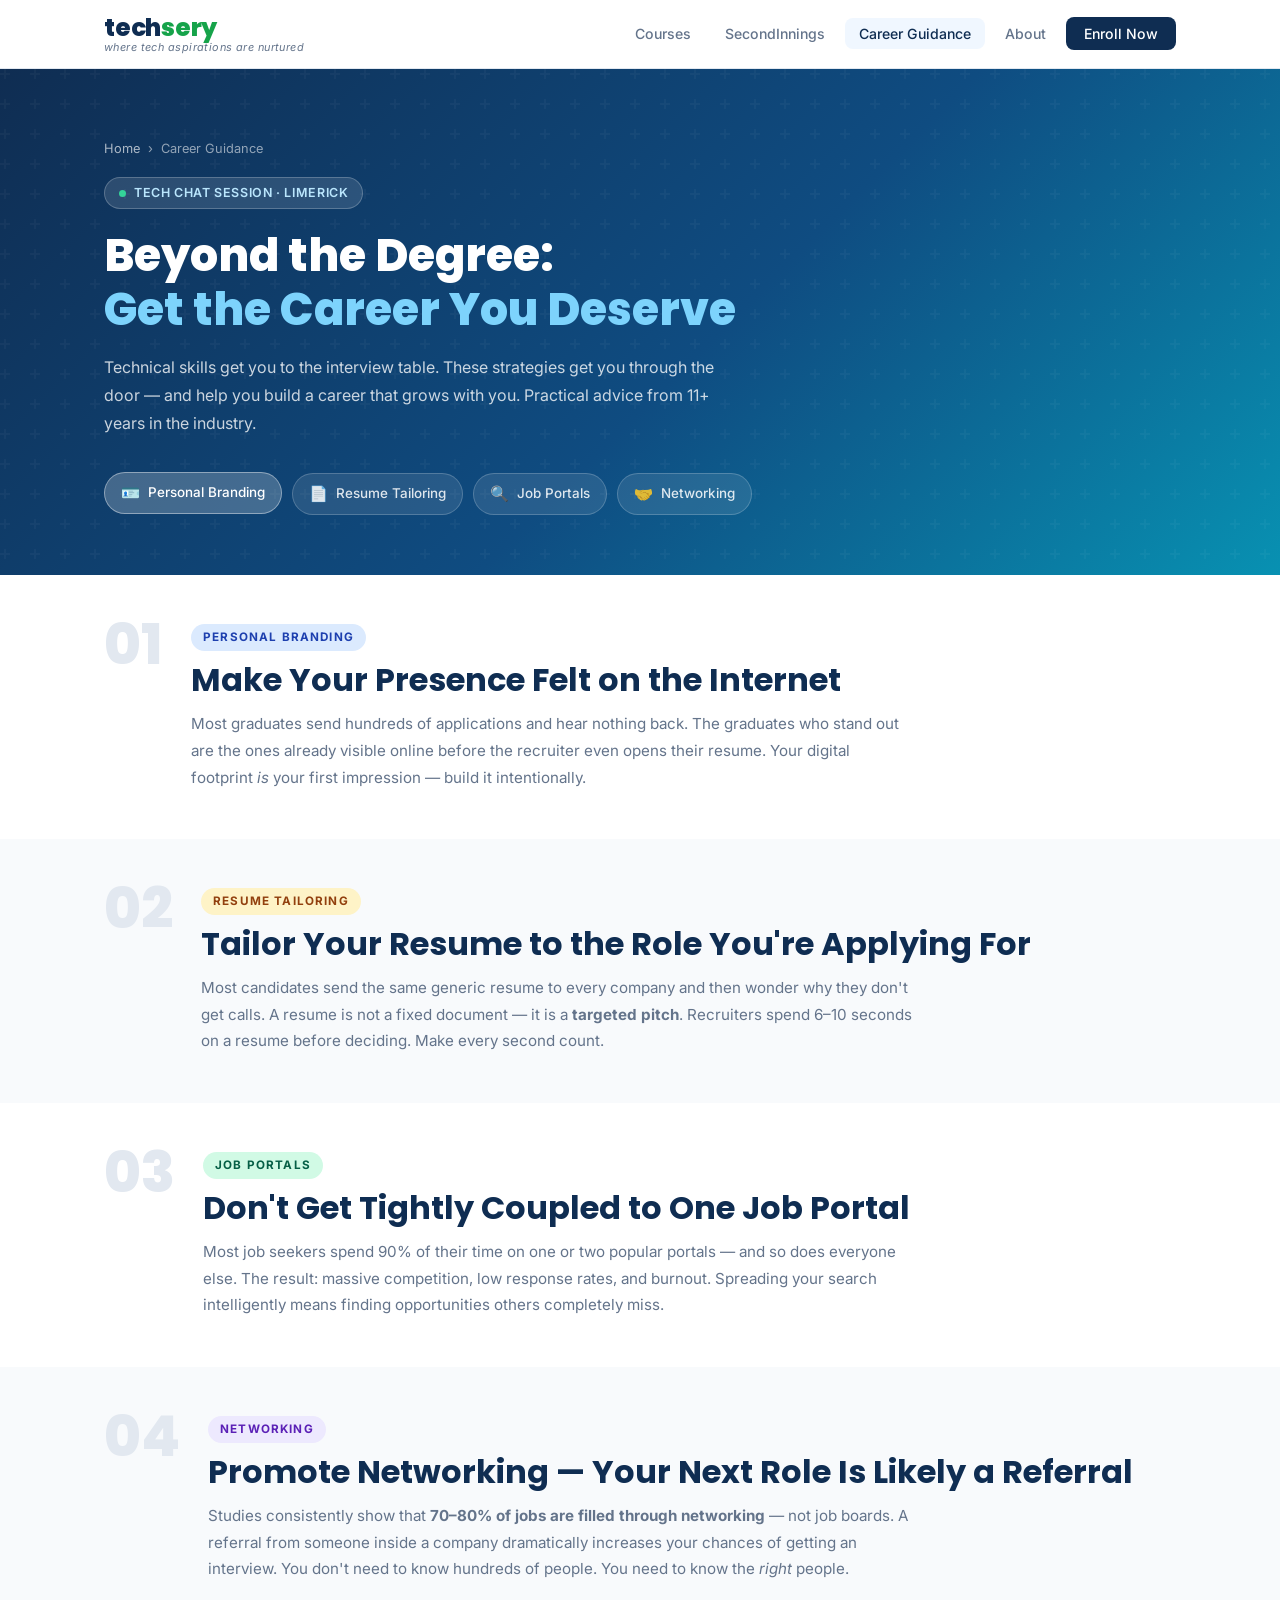
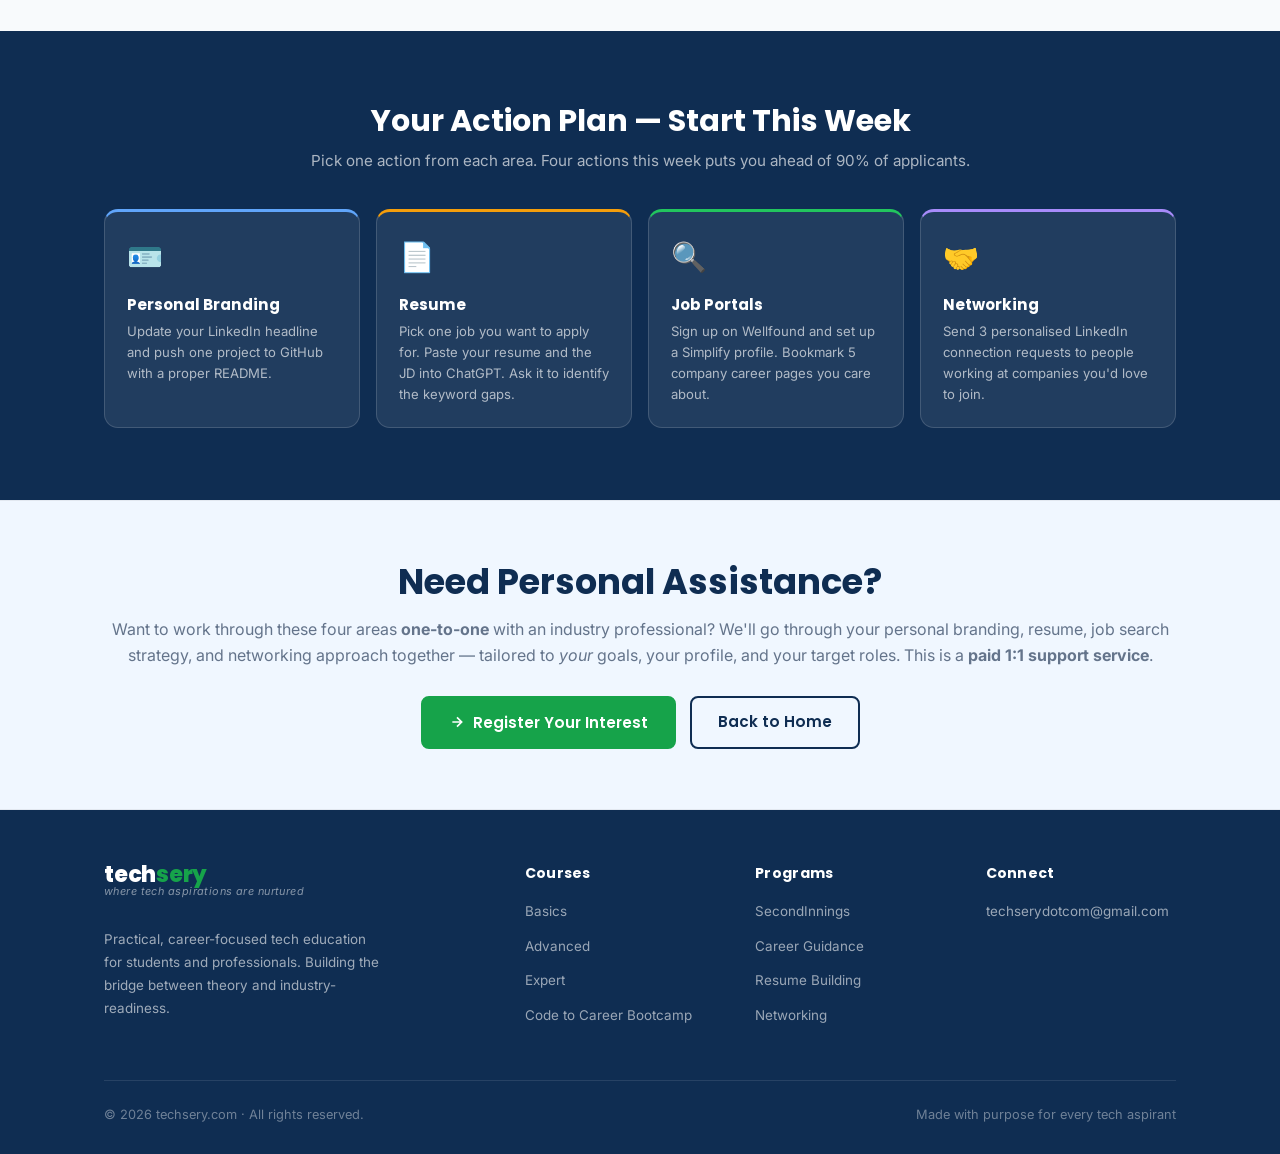
==== career-guidance.html @ 83fb0638 "added index and career pages" ====
<!DOCTYPE html>
<html lang="en">
<head>
  <meta charset="UTF-8" />
  <meta name="viewport" content="width=device-width, initial-scale=1.0" />
  <meta name="description" content="Career Guidance at techsery — practical advice on personal branding, resume tailoring, job portals and networking for tech aspirants." />
  <meta property="og:title" content="Career Guidance — techsery" />
  <meta property="og:description" content="Practical career guidance for tech aspirants: personal branding, resume tailoring, job portals, and networking." />
  <meta property="og:type" content="website" />
  <meta property="og:url" content="https://techsery.com/career-guidance" />
  <title>Career Guidance — techsery</title>
  <link rel="preconnect" href="https://fonts.googleapis.com" />
  <link rel="preconnect" href="https://fonts.gstatic.com" crossorigin />
  <link href="https://fonts.googleapis.com/css2?family=Inter:wght@400;500;600&family=Poppins:wght@600;700;800&display=swap" rel="stylesheet" />
  <link rel="stylesheet" href="css/style.css" />
  <link rel="stylesheet" href="css/career-guidance.css" />
</head>
<body>

  <!-- ======================================================
       NAVIGATION
  ====================================================== -->
  <div id="site-nav"></div>

  <!-- ======================================================
       PAGE HERO
  ====================================================== -->
  <header class="cg-hero" aria-labelledby="cg-hero-heading">
    <div class="container">
      <div class="cg-hero-inner">
        <div class="cg-breadcrumb">
          <a href="index.html">Home</a>
          <span aria-hidden="true">›</span>
          <span>Career Guidance</span>
        </div>
        <div class="cg-session-pill">
          <span class="cg-live-dot"></span>
          Tech Chat Session · Limerick
        </div>
        <h1 id="cg-hero-heading">
          Beyond the Degree:<br />
          <span class="cg-hero-accent">Get the Career You Deserve</span>
        </h1>
        <p class="cg-hero-sub">
          Technical skills get you to the interview table. These strategies get you
          through the door — and help you build a career that grows with you.
          Practical advice from 11+ years in the industry.
        </p>

        <!-- Quick jump nav -->
        <nav class="cg-quicknav" aria-label="Jump to section">
          <a href="#personal-branding" class="cg-quicknav-item">
            <span class="cg-qn-icon">🪪</span>
            <span>Personal Branding</span>
          </a>
          <a href="#resume-tailoring" class="cg-quicknav-item">
            <span class="cg-qn-icon">📄</span>
            <span>Resume Tailoring</span>
          </a>
          <a href="#job-portals" class="cg-quicknav-item">
            <span class="cg-qn-icon">🔍</span>
            <span>Job Portals</span>
          </a>
          <a href="#networking" class="cg-quicknav-item">
            <span class="cg-qn-icon">🤝</span>
            <span>Networking</span>
          </a>
        </nav>
      </div>
    </div>
  </header>

  <!-- ======================================================
       SECTION 1 — PERSONAL BRANDING
  ====================================================== -->
  <section class="cg-section" id="personal-branding" aria-labelledby="pb-heading">
    <div class="container">

      <div class="cg-section-header">
        <div class="cg-section-num" aria-hidden="true">01</div>
        <div>
          <span class="cg-section-label cg-label-blue">Personal Branding</span>
          <h2 class="cg-section-title" id="pb-heading">
            Make Your Presence Felt on the Internet
          </h2>
          <p class="cg-section-intro">
            Most graduates send hundreds of applications and hear nothing back. The
            graduates who stand out are the ones already visible online before the
            recruiter even opens their resume. Your digital footprint <em>is</em>
            your first impression — build it intentionally.
          </p>
        </div>
      </div>



    </div>
  </section>

  <!-- ======================================================
       SECTION 2 — RESUME TAILORING
  ====================================================== -->
  <section class="cg-section cg-section--alt" id="resume-tailoring" aria-labelledby="rt-heading">
    <div class="container">

      <div class="cg-section-header">
        <div class="cg-section-num" aria-hidden="true">02</div>
        <div>
          <span class="cg-section-label cg-label-amber">Resume Tailoring</span>
          <h2 class="cg-section-title" id="rt-heading">
            Tailor Your Resume to the Role You're Applying For
          </h2>
          <p class="cg-section-intro">
            Most candidates send the same generic resume to every company and then
            wonder why they don't get calls. A resume is not a fixed document — it is
            a <strong>targeted pitch</strong>. Recruiters spend 6–10 seconds on a
            resume before deciding. Make every second count.
          </p>
        </div>
      </div>



    </div>
  </section>

  <!-- ======================================================
       SECTION 3 — JOB PORTALS
  ====================================================== -->
  <section class="cg-section" id="job-portals" aria-labelledby="jp-heading">
    <div class="container">

      <div class="cg-section-header">
        <div class="cg-section-num" aria-hidden="true">03</div>
        <div>
          <span class="cg-section-label cg-label-green">Job Portals</span>
          <h2 class="cg-section-title" id="jp-heading">
            Don't Get Tightly Coupled to One Job Portal
          </h2>
          <p class="cg-section-intro">
            Most job seekers spend 90% of their time on one or two popular portals —
            and so does everyone else. The result: massive competition, low
            response rates, and burnout. Spreading your search intelligently
            means finding opportunities others completely miss.
          </p>
        </div>
      </div>



    </div>
  </section>

  <!-- ======================================================
       SECTION 4 — NETWORKING
  ====================================================== -->
  <section class="cg-section cg-section--alt" id="networking" aria-labelledby="nw-heading">
    <div class="container">

      <div class="cg-section-header">
        <div class="cg-section-num" aria-hidden="true">04</div>
        <div>
          <span class="cg-section-label cg-label-purple">Networking</span>
          <h2 class="cg-section-title" id="nw-heading">
            Promote Networking — Your Next Role Is Likely a Referral
          </h2>
          <p class="cg-section-intro">
            Studies consistently show that <strong>70–80% of jobs are filled through
            networking</strong> — not job boards. A referral from someone inside a
            company dramatically increases your chances of getting an interview.
            You don't need to know hundreds of people. You need to know the <em>right</em> people.
          </p>
        </div>
      </div>



    </div>
  </section>

  <!-- ======================================================
       SUMMARY / TAKEAWAYS
  ====================================================== -->
  <section class="cg-summary" aria-labelledby="summary-heading">
    <div class="container">
      <h2 id="summary-heading" class="cg-summary-title">Your Action Plan — Start This Week</h2>
      <p class="cg-summary-sub">Pick one action from each area. Four actions this week puts you ahead of 90% of applicants.</p>
      <div class="cg-action-grid">
        <div class="cg-action-item cg-action-blue">
          <span class="cg-action-icon">🪪</span>
          <div>
            <strong>Personal Branding</strong>
            <p>Update your LinkedIn headline and push one project to GitHub with a proper README.</p>
          </div>
        </div>
        <div class="cg-action-item cg-action-amber">
          <span class="cg-action-icon">📄</span>
          <div>
            <strong>Resume</strong>
            <p>Pick one job you want to apply for. Paste your resume and the JD into ChatGPT. Ask it to identify the keyword gaps.</p>
          </div>
        </div>
        <div class="cg-action-item cg-action-green">
          <span class="cg-action-icon">🔍</span>
          <div>
            <strong>Job Portals</strong>
            <p>Sign up on Wellfound and set up a Simplify profile. Bookmark 5 company career pages you care about.</p>
          </div>
        </div>
        <div class="cg-action-item cg-action-purple">
          <span class="cg-action-icon">🤝</span>
          <div>
            <strong>Networking</strong>
            <p>Send 3 personalised LinkedIn connection requests to people working at companies you'd love to join.</p>
          </div>
        </div>
      </div>
    </div>
  </section>

  <!-- ======================================================
       CTA FOOTER BANNER
  ====================================================== -->
  <section class="cta-banner" aria-labelledby="cg-cta-heading">
    <div class="container">
      <h2 id="cg-cta-heading">Need Personal Assistance?</h2>
      <p>
        Want to work through these four areas <strong>one-to-one</strong> with an
        industry professional? We'll go through your personal branding, resume,
        job search strategy, and networking approach together — tailored to
        <em>your</em> goals, your profile, and your target roles.
        This is a <strong>paid 1:1 support service</strong>.
      </p>
      <div class="cta-actions">
        <button class="btn btn-primary" onclick="document.getElementById('cgModal').classList.add('open')">
          <svg width="16" height="16" viewBox="0 0 24 24" fill="none" stroke="currentColor" stroke-width="2.5" aria-hidden="true"><path d="M5 12h14M12 5l7 7-7 7"/></svg>
          Register Your Interest
        </button>
        <a href="index.html" class="btn btn-outline">Back to Home</a>
      </div>
    </div>
  </section>

  <!-- ======================================================
       FOOTER
  ====================================================== -->
  <div id="site-footer"></div>

  <!-- ======================================================
       1:1 CAREER GUIDANCE — REGISTER INTEREST MODAL
  ====================================================== -->
  <div class="modal-overlay" id="cgModal" role="dialog" aria-modal="true" aria-labelledby="cgModalTitle">
    <div class="modal-box">
      <div class="modal-header">
        <h2 id="cgModalTitle">Register Interest — 1:1 Career Guidance</h2>
        <button class="modal-close" onclick="document.getElementById('cgModal').classList.remove('open')" aria-label="Close modal">&times;</button>
      </div>
      <div class="modal-loader" id="cgFormLoader">
        <div class="modal-spinner"></div>
        <p>Loading form&hellip;</p>
      </div>
      <iframe
        src="https://forms.gle/Cno8U5HNNkM93M1C7"
        id="cgFormIframe"
        width="100%"
        height="700"
        frameborder="0"
        marginheight="0"
        marginwidth="0"
        title="1:1 Career Guidance Register Interest Form"
        style="display:none"
        onload="document.getElementById('cgFormLoader').style.display='none'; this.style.display='block';">Loading&hellip;</iframe>
    </div>
  </div>

  <script src="js/components.js"></script>
  <script>
    // Highlight active section in quicknav on scroll
    const sections  = document.querySelectorAll('.cg-section[id], #networking');
    const qnItems   = document.querySelectorAll('.cg-quicknav-item');

    const observer = new IntersectionObserver(entries => {
      entries.forEach(entry => {
        if (entry.isIntersecting) {
          qnItems.forEach(item => item.classList.remove('active'));
          const active = document.querySelector(`.cg-quicknav-item[href="#${entry.target.id}"]`);
          if (active) active.classList.add('active');
        }
      });
    }, { threshold: 0.4 });

    sections.forEach(s => observer.observe(s));

    // Close modal on backdrop click or Escape
    document.getElementById('cgModal').addEventListener('click', function(e) {
      if (e.target === this) this.classList.remove('open');
    });
    document.addEventListener('keydown', function(e) {
      if (e.key === 'Escape') document.getElementById('cgModal').classList.remove('open');
    });
  </script>

</body>
</html>
---- css/style.css ----
/* ================================================
   techsery.com – Main Stylesheet
   "where tech aspirations are nurtured"
   ================================================ */

/* ---------- Reset & Base ---------- */
*, *::before, *::after {
  box-sizing: border-box;
  margin: 0;
  padding: 0;
}

:root {
  --primary:       #0f2d52;
  --primary-light: #1a4a80;
  --accent-green:  #16a34a;
  --accent-green-light: #22c55e;
  --accent-amber:  #f59e0b;
  --second-innings:#7c3aed;
  --second-innings-light: #a78bfa;
  --career:        #0891b2;
  --career-light:  #22d3ee;
  --bg:            #ffffff;
  --bg-soft:       #f0f7ff;
  --bg-alt:        #f8fafc;
  --text:          #1e293b;
  --text-muted:    #64748b;
  --border:        #e2e8f0;
  --radius-sm:     8px;
  --radius-md:     14px;
  --radius-lg:     22px;
  --shadow-sm:     0 1px 3px rgba(0,0,0,.08), 0 1px 2px rgba(0,0,0,.05);
  --shadow-md:     0 4px 16px rgba(0,0,0,.10);
  --shadow-lg:     0 10px 40px rgba(0,0,0,.13);
  --transition:    0.25s ease;
  --font-head:     'Poppins', sans-serif;
  --font-body:     'Inter', sans-serif;
}

html { scroll-behavior: smooth; }

body {
  font-family: var(--font-body);
  color: var(--text);
  background: var(--bg);
  line-height: 1.6;
  -webkit-font-smoothing: antialiased;
}

img { max-width: 100%; display: block; }
a  { text-decoration: none; color: inherit; }
ul { list-style: none; }

/* ---------- Typography ---------- */
h1, h2, h3, h4 {
  font-family: var(--font-head);
  line-height: 1.2;
  font-weight: 700;
}

/* ---------- Utility ---------- */
.container {
  max-width: 1120px;
  margin: 0 auto;
  padding: 0 24px;
}

.section-label {
  display: inline-block;
  font-size: .75rem;
  font-weight: 600;
  letter-spacing: .1em;
  text-transform: uppercase;
  padding: 4px 12px;
  border-radius: 100px;
  margin-bottom: 10px;
}

.section-title {
  font-size: clamp(1.5rem, 3vw, 2.25rem);
  color: var(--primary);
  margin-bottom: 12px;
}

.section-sub {
  font-size: 1rem;
  color: var(--text-muted);
  max-width: 560px;
}

.btn {
  display: inline-flex;
  align-items: center;
  gap: 8px;
  padding: 12px 26px;
  border-radius: var(--radius-sm);
  font-family: var(--font-head);
  font-weight: 600;
  font-size: .95rem;
  cursor: pointer;
  border: 2px solid transparent;
  transition: all var(--transition);
}

.btn-primary {
  background: var(--accent-green);
  color: #fff;
  border-color: var(--accent-green);
}
.btn-primary:hover {
  background: var(--accent-green-light);
  border-color: var(--accent-green-light);
  transform: translateY(-2px);
  box-shadow: var(--shadow-md);
}

.btn-outline {
  background: transparent;
  color: var(--primary);
  border-color: var(--primary);
}
.btn-outline:hover {
  background: var(--primary);
  color: #fff;
  transform: translateY(-2px);
}

.btn-ghost {
  background: rgba(255,255,255,.15);
  color: #fff;
  border-color: rgba(255,255,255,.4);
}
.btn-ghost:hover {
  background: rgba(255,255,255,.28);
  transform: translateY(-2px);
}

/* ---------- Navigation ---------- */
.navbar {
  position: sticky;
  top: 0;
  z-index: 100;
  background: rgba(255, 255, 255, 0.95);
  backdrop-filter: blur(12px);
  -webkit-backdrop-filter: blur(12px);
  border-bottom: 1px solid var(--border);
}

.navbar .container {
  display: flex;
  align-items: center;
  justify-content: space-between;
  height: 68px;
}

.brand {
  display: flex;
  flex-direction: column;
  line-height: 1.1;
}

.brand-name {
  font-family: var(--font-head);
  font-size: 1.55rem;
  font-weight: 800;
  color: var(--primary);
  letter-spacing: -.01em;
}

.brand-name span {
  color: var(--accent-green);
}

.brand-tagline {
  font-size: .68rem;
  color: var(--text-muted);
  letter-spacing: .04em;
  font-style: italic;
}

.nav-links {
  display: flex;
  align-items: center;
  gap: 6px;
}

.nav-links a {
  font-size: .88rem;
  font-weight: 500;
  color: var(--text-muted);
  padding: 7px 14px;
  border-radius: var(--radius-sm);
  transition: all var(--transition);
}

.nav-links a:hover,
.nav-links a.active {
  color: var(--primary);
  background: var(--bg-soft);
}

.nav-links .nav-cta {
  background: var(--primary);
  color: #fff;
  padding: 8px 18px;
  border-radius: var(--radius-sm);
}
.nav-links .nav-cta:hover {
  background: var(--primary-light);
  color: #fff;
}

/* Hamburger (mobile) */
.nav-toggle {
  display: none;
  flex-direction: column;
  gap: 5px;
  cursor: pointer;
  padding: 6px;
  background: none;
  border: none;
}
.nav-toggle span {
  display: block;
  width: 24px;
  height: 2px;
  background: var(--primary);
  border-radius: 2px;
  transition: all var(--transition);
}

/* ---------- Hero ---------- */
.hero {
  background: linear-gradient(135deg, var(--primary) 0%, var(--primary-light) 60%, #1e6091 100%);
  color: #fff;
  padding: 90px 0 80px;
  overflow: hidden;
  position: relative;
}

.hero::before {
  content: '';
  position: absolute;
  inset: 0;
  background: url("data:image/svg+xml,%3Csvg width='60' height='60' viewBox='0 0 60 60' xmlns='http://www.w3.org/2000/svg'%3E%3Cg fill='none' fill-rule='evenodd'%3E%3Cg fill='%23ffffff' fill-opacity='0.03'%3E%3Cpath d='M36 34v-4h-2v4h-4v2h4v4h2v-4h4v-2h-4zm0-30V0h-2v4h-4v2h4v4h2V6h4V4h-4zM6 34v-4H4v4H0v2h4v4h2v-4h4v-2H6zM6 4V0H4v4H0v2h4v4h2V6h4V4H6z'/%3E%3C/g%3E%3C/g%3E%3C/svg%3E");
  pointer-events: none;
}

.hero .container {
  position: relative;
  display: grid;
  grid-template-columns: 1fr 1fr;
  gap: 60px;
  align-items: center;
}

.hero-badge {
  display: inline-flex;
  align-items: center;
  gap: 8px;
  background: rgba(255,255,255,.12);
  border: 1px solid rgba(255,255,255,.22);
  color: #d1fae5;
  font-size: .78rem;
  font-weight: 600;
  letter-spacing: .06em;
  text-transform: uppercase;
  padding: 5px 14px;
  border-radius: 100px;
  margin-bottom: 22px;
}

.hero-badge .dot {
  width: 7px;
  height: 7px;
  background: var(--accent-green-light);
  border-radius: 50%;
  animation: pulse 2s infinite;
}

@keyframes pulse {
  0%, 100% { opacity: 1; transform: scale(1); }
  50%       { opacity: .5; transform: scale(1.4); }
}

.hero h1 {
  font-size: clamp(2rem, 4.5vw, 3.1rem);
  color: #fff;
  margin-bottom: 18px;
  font-weight: 800;
}

.hero h1 .highlight {
  color: #86efac;
}

.hero-sub {
  font-size: 1.05rem;
  color: rgba(255,255,255,.8);
  margin-bottom: 34px;
  line-height: 1.7;
}

.hero-actions {
  display: flex;
  flex-wrap: wrap;
  gap: 14px;
  align-items: center;
}

.hero-stats {
  display: flex;
  gap: 28px;
  margin-top: 44px;
  padding-top: 32px;
  border-top: 1px solid rgba(255,255,255,.15);
}

.hero-stat strong {
  display: block;
  font-size: 1.7rem;
  font-weight: 800;
  color: #fff;
  font-family: var(--font-head);
}

.hero-stat span {
  font-size: .8rem;
  color: rgba(255,255,255,.65);
  font-weight: 500;
}

/* Hero visual panel */
.hero-visual {
  display: flex;
  justify-content: flex-end;
}

.hero-card {
  background: rgba(255,255,255,.1);
  border: 1px solid rgba(255,255,255,.2);
  border-radius: var(--radius-lg);
  padding: 28px;
  width: 320px;
  backdrop-filter: blur(8px);
}

.hero-card-header {
  display: flex;
  align-items: center;
  gap: 12px;
  margin-bottom: 20px;
}

.hero-card-icon {
  width: 44px;
  height: 44px;
  background: var(--accent-green);
  border-radius: var(--radius-sm);
  display: flex;
  align-items: center;
  justify-content: center;
  font-size: 1.3rem;
}

.hero-card-title {
  font-size: 1rem;
  font-weight: 700;
  color: #fff;
  font-family: var(--font-head);
}

.hero-card-sub {
  font-size: .78rem;
  color: rgba(255,255,255,.6);
}

.hero-card-week {
  display: flex;
  align-items: center;
  gap: 10px;
  padding: 10px 14px;
  border-radius: var(--radius-sm);
  background: rgba(255,255,255,.08);
  margin-bottom: 8px;
  font-size: .84rem;
  color: rgba(255,255,255,.85);
}

.hero-card-week .wk-num {
  width: 28px;
  height: 28px;
  background: var(--accent-green);
  border-radius: 50%;
  display: flex;
  align-items: center;
  justify-content: center;
  font-size: .85rem;
  font-weight: 700;
  color: #fff;
  flex-shrink: 0;
  /* allow emoji icons to render naturally */
  line-height: 1;
}

.hero-card-footer {
  margin-top: 18px;
  display: flex;
  align-items: center;
  justify-content: space-between;
  padding-top: 16px;
  border-top: 1px solid rgba(255,255,255,.12);
}

.hero-card-price {
  font-family: var(--font-head);
}
.hero-card-price .label {
  font-size: .72rem;
  color: rgba(255,255,255,.55);
  display: block;
}
.hero-card-price .amount {
  font-size: 1.3rem;
  font-weight: 800;
  color: #fde68a;
}

/* ---------- Trust Bar ---------- */
.trust-bar {
  background: var(--bg-soft);
  border-bottom: 1px solid var(--border);
  padding: 14px 0;
}

.trust-bar .container {
  display: flex;
  flex-wrap: wrap;
  justify-content: center;
  gap: 28px;
}

.trust-item {
  display: flex;
  align-items: center;
  gap: 8px;
  font-size: .84rem;
  color: var(--text-muted);
  font-weight: 500;
}

.trust-item svg {
  color: var(--accent-green);
  flex-shrink: 0;
}

/* ---------- Courses Section ---------- */
.courses-section {
  padding: 80px 0 60px;
}

.section-header {
  text-align: center;
  margin-bottom: 52px;
}

.section-header .section-sub {
  margin: 0 auto;
}

/* Category tabs */
.category-tabs {
  display: flex;
  flex-wrap: wrap;
  justify-content: center;
  gap: 10px;
  margin-bottom: 48px;
}

.cat-tab {
  display: flex;
  align-items: center;
  gap: 8px;
  padding: 10px 22px;
  border-radius: 100px;
  font-size: .88rem;
  font-weight: 600;
  cursor: pointer;
  border: 2px solid var(--border);
  color: var(--text-muted);
  background: var(--bg);
  transition: all var(--transition);
}

.cat-tab:hover {
  border-color: var(--primary);
  color: var(--primary);
}

.cat-tab.active {
  background: var(--primary);
  color: #fff;
  border-color: var(--primary);
}

.cat-tab .cat-icon {
  font-size: 1rem;
}

/* Course cards grid */
.courses-grid {
  display: grid;
  grid-template-columns: repeat(auto-fill, minmax(310px, 1fr));
  gap: 24px;
}

.course-card {
  border: 1px solid var(--border);
  border-radius: var(--radius-md);
  overflow: hidden;
  background: var(--bg);
  transition: all var(--transition);
  display: flex;
  flex-direction: column;
}

.course-card:hover {
  transform: translateY(-5px);
  box-shadow: var(--shadow-lg);
  border-color: transparent;
}

.course-card-banner {
  height: 8px;
}

.course-card-body {
  padding: 24px;
  flex: 1;
  display: flex;
  flex-direction: column;
}

.course-meta {
  display: flex;
  align-items: center;
  gap: 10px;
  margin-bottom: 14px;
  flex-wrap: wrap;
}

.badge {
  font-size: .7rem;
  font-weight: 700;
  letter-spacing: .06em;
  text-transform: uppercase;
  padding: 3px 10px;
  border-radius: 100px;
}

.badge-basics    { background: #d1fae5; color: #065f46; }
.badge-advanced  { background: #dbeafe; color: #1e40af; }
.badge-expert    { background: #ede9fe; color: #5b21b6; }
.badge-featured  {
  background: linear-gradient(90deg, #f59e0b, #f97316);
  color: #fff;
  animation: shimmer 2.5s infinite;
}

@keyframes shimmer {
  0%, 100% { opacity: 1; }
  50%       { opacity: .85; }
}

.course-duration {
  font-size: .78rem;
  color: var(--text-muted);
  display: flex;
  align-items: center;
  gap: 4px;
}

.course-card h3 {
  font-size: 1.1rem;
  color: var(--primary);
  margin-bottom: 8px;
}

.course-card p {
  font-size: .88rem;
  color: var(--text-muted);
  line-height: 1.6;
  margin-bottom: 18px;
  flex: 1;
}

.course-tags {
  display: flex;
  flex-wrap: wrap;
  gap: 6px;
  margin-bottom: 20px;
}

.course-tag {
  font-size: .73rem;
  background: var(--bg-alt);
  color: var(--text-muted);
  padding: 3px 10px;
  border-radius: 100px;
  border: 1px solid var(--border);
}

.course-card-footer {
  display: flex;
  align-items: center;
  justify-content: space-between;
  padding-top: 16px;
  border-top: 1px solid var(--border);
  margin-top: auto;
}

.course-price {
  font-family: var(--font-head);
  font-size: 1.15rem;
  font-weight: 800;
  color: var(--primary);
}

.course-price .original {
  font-size: .8rem;
  color: var(--text-muted);
  text-decoration: line-through;
  font-weight: 400;
  margin-right: 4px;
}

.btn-sm {
  padding: 8px 18px;
  font-size: .84rem;
}

/* Featured highlight */
.course-card.featured {
  border: 2px solid var(--accent-amber);
  box-shadow: 0 0 0 4px rgba(245,158,11,.1);
}

/* ---------- SecondInnings Section ---------- */
.second-innings {
  background: linear-gradient(135deg, #3b1f6e 0%, #5b21b6 60%, #7c3aed 100%);
  padding: 80px 0;
  position: relative;
  overflow: hidden;
}

.second-innings::before {
  content: '';
  position: absolute;
  inset: 0;
  background: url("data:image/svg+xml,%3Csvg width='60' height='60' viewBox='0 0 60 60' xmlns='http://www.w3.org/2000/svg'%3E%3Cg fill='none' fill-rule='evenodd'%3E%3Cg fill='%23ffffff' fill-opacity='0.04'%3E%3Cpath d='M36 34v-4h-2v4h-4v2h4v4h2v-4h4v-2h-4zm0-30V0h-2v4h-4v2h4v4h2V6h4V4h-4zM6 34v-4H4v4H0v2h4v4h2v-4h4v-2H6zM6 4V0H4v4H0v2h4v4h2V6h4V4H6z'/%3E%3C/g%3E%3C/g%3E%3C/svg%3E");
}

.second-innings .container {
  position: relative;
  display: grid;
  grid-template-columns: 1fr 1fr;
  gap: 60px;
  align-items: center;
}

.si-label {
  background: rgba(255,255,255,.15);
  color: #e9d5ff;
  border: 1px solid rgba(255,255,255,.2);
}

.si-title {
  color: #fff;
  margin-bottom: 14px;
}

.si-sub {
  color: rgba(255,255,255,.78);
  margin-bottom: 28px;
  max-width: 460px;
}

.si-cards {
  display: grid;
  grid-template-columns: 1fr 1fr;
  gap: 14px;
}

.si-card {
  background: rgba(255,255,255,.1);
  border: 1px solid rgba(255,255,255,.18);
  border-radius: var(--radius-md);
  padding: 20px;
  backdrop-filter: blur(8px);
  transition: all var(--transition);
}

.si-card:hover {
  background: rgba(255,255,255,.18);
  transform: translateY(-3px);
}

.si-card-icon {
  font-size: 1.8rem;
  margin-bottom: 10px;
}

.si-card h4 {
  font-size: .9rem;
  font-weight: 700;
  color: #fff;
  margin-bottom: 6px;
  font-family: var(--font-head);
}

.si-card p {
  font-size: .78rem;
  color: rgba(255,255,255,.65);
  line-height: 1.5;
}

.si-card .duration-pill {
  display: inline-flex;
  align-items: center;
  gap: 4px;
  font-size: .7rem;
  background: rgba(255,255,255,.15);
  color: #e9d5ff;
  padding: 3px 10px;
  border-radius: 100px;
  margin-top: 10px;
  font-weight: 600;
}

/* ---------- Career Guidance Section ---------- */
.career-section {
  padding: 80px 0;
  background: var(--bg-alt);
}

.career-grid {
  display: grid;
  grid-template-columns: repeat(auto-fit, minmax(200px, 1fr));
  gap: 18px;
  margin-top: 40px;
}

.career-card {
  display: block;
  background: var(--bg);
  border: 1px solid var(--border);
  border-radius: var(--radius-md);
  padding: 28px 20px;
  text-align: center;
  transition: all var(--transition);
  cursor: pointer;
  color: inherit;
  text-decoration: none;
}

.career-card:hover {
  border-color: var(--career);
  box-shadow: var(--shadow-md);
  transform: translateY(-4px);
}

.career-card:hover .career-icon {
  background: var(--career);
}

.career-icon {
  width: 52px;
  height: 52px;
  background: #e0f2fe;
  border-radius: var(--radius-sm);
  display: flex;
  align-items: center;
  justify-content: center;
  font-size: 1.5rem;
  margin: 0 auto 14px;
  transition: all var(--transition);
}

.career-card:hover .career-icon {
  background: var(--career);
}

.career-card h4 {
  font-size: .92rem;
  font-weight: 700;
  color: var(--primary);
  margin-bottom: 6px;
  font-family: var(--font-head);
}

.career-card p {
  font-size: .78rem;
  color: var(--text-muted);
  line-height: 1.5;
}

.career-cta {
  text-align: center;
  margin-top: 44px;
}

/* ---------- Why Techsery Section ---------- */
.why-section {
  padding: 80px 0;
}

.why-grid {
  display: grid;
  grid-template-columns: repeat(auto-fill, minmax(240px, 1fr));
  gap: 24px;
  margin-top: 44px;
}

.why-card {
  padding: 28px;
  border-radius: var(--radius-md);
  background: var(--bg-soft);
  border: 1px solid transparent;
  transition: all var(--transition);
}

.why-card:hover {
  border-color: var(--accent-green);
  transform: translateY(-4px);
  box-shadow: var(--shadow-md);
}

.why-icon {
  font-size: 2rem;
  margin-bottom: 14px;
}

.why-card h4 {
  font-size: .98rem;
  font-weight: 700;
  color: var(--primary);
  margin-bottom: 8px;
  font-family: var(--font-head);
}

.why-card p {
  font-size: .85rem;
  color: var(--text-muted);
  line-height: 1.6;
}

/* ---------- CTA Banner ---------- */
.cta-banner {
  background: var(--bg-soft);
  border-top: 1px solid var(--border);
  border-bottom: 1px solid var(--border);
  padding: 60px 0;
}

.cta-banner .container {
  text-align: center;
}

.cta-banner h2 {
  font-size: clamp(1.5rem, 3vw, 2.2rem);
  color: var(--primary);
  margin-bottom: 14px;
}

.cta-banner p {
  color: var(--text-muted);
  margin-bottom: 28px;
  font-size: 1rem;
}

.cta-actions {
  display: flex;
  flex-wrap: wrap;
  justify-content: center;
  gap: 14px;
}

/* ---------- Footer ---------- */
.footer {
  background: var(--primary);
  color: rgba(255,255,255,.7);
  padding: 52px 0 28px;
}

.footer-grid {
  display: grid;
  grid-template-columns: 2fr 1fr 1fr 1fr;
  gap: 40px;
  margin-bottom: 44px;
}

.footer-brand .brand-name {
  color: #fff;
  font-size: 1.4rem;
}

.footer-brand .brand-tagline {
  color: rgba(255,255,255,.5);
  margin-bottom: 16px;
}

.footer-brand p {
  font-size: .84rem;
  line-height: 1.7;
  color: rgba(255,255,255,.6);
  max-width: 280px;
}

.footer-col h5 {
  font-family: var(--font-head);
  font-size: .88rem;
  font-weight: 700;
  color: #fff;
  margin-bottom: 14px;
  letter-spacing: .02em;
}

.footer-col ul li {
  margin-bottom: 9px;
}

.footer-col ul li a {
  font-size: .84rem;
  color: rgba(255,255,255,.58);
  transition: color var(--transition);
}

.footer-col ul li a:hover {
  color: #fff;
}

.footer-bottom {
  display: flex;
  align-items: center;
  justify-content: space-between;
  flex-wrap: wrap;
  gap: 12px;
  padding-top: 24px;
  border-top: 1px solid rgba(255,255,255,.1);
  font-size: .8rem;
  color: rgba(255,255,255,.4);
}

.footer-bottom a {
  color: rgba(255,255,255,.55);
  transition: color var(--transition);
}
.footer-bottom a:hover { color: #fff; }

/* ---------- Limerick Session Section ---------- */
.limerick-session {
  background: var(--bg-soft);
  border-top: 1px solid var(--border);
  border-bottom: 1px solid var(--border);
  padding: 72px 0;
}

.ls-inner {
  display: grid;
  grid-template-columns: 1fr 380px;
  gap: 52px;
  align-items: flex-start;
}

.ls-eyebrow {
  display: inline-flex;
  align-items: center;
  gap: 8px;
  font-size: .78rem;
  font-weight: 600;
  letter-spacing: .06em;
  text-transform: uppercase;
  color: var(--accent-green);
  margin-bottom: 14px;
}

.ls-live-dot {
  width: 7px;
  height: 7px;
  background: var(--accent-green);
  border-radius: 50%;
  animation: pulse 2s infinite;
}

.ls-content h2 {
  font-size: clamp(1.7rem, 3vw, 2.4rem);
  color: var(--primary);
  margin-bottom: 14px;
}

.ls-lead {
  font-size: 1rem;
  color: var(--text-muted);
  line-height: 1.75;
  margin-bottom: 30px;
  max-width: 580px;
}

/* Agenda list */
.ls-agenda {
  display: flex;
  flex-direction: column;
  gap: 0;
  border: 1px solid var(--border);
  border-radius: var(--radius-md);
  overflow: hidden;
  background: var(--bg);
  margin-bottom: 28px;
}

.ls-agenda li {
  display: flex;
  align-items: flex-start;
  gap: 14px;
  padding: 16px 20px;
  border-bottom: 1px solid var(--border);
  transition: background var(--transition);
}

.ls-agenda li:last-child {
  border-bottom: none;
}

.ls-agenda li:hover {
  background: var(--bg-soft);
}

.ls-agenda-icon {
  font-size: 1.2rem;
  flex-shrink: 0;
  margin-top: 1px;
}

.ls-agenda div {
  display: flex;
  flex-direction: column;
  gap: 2px;
}

.ls-agenda strong {
  font-size: .9rem;
  font-weight: 600;
  color: var(--primary);
  font-family: var(--font-head);
}

.ls-agenda span {
  font-size: .82rem;
  color: var(--text-muted);
}

.ls-actions {
  display: flex;
  flex-wrap: wrap;
  gap: 12px;
}

.ls-btn-outline {
  border-color: var(--primary);
  color: var(--primary);
}

/* Details panel */
.ls-detail-card {
  background: var(--bg);
  border: 1px solid var(--border);
  border-radius: var(--radius-md);
  overflow: hidden;
  position: sticky;
  top: 88px;
}

.ls-detail-row {
  display: flex;
  align-items: flex-start;
  gap: 14px;
  padding: 16px 20px;
  border-bottom: 1px solid var(--border);
}

.ls-detail-icon {
  font-size: 1.1rem;
  flex-shrink: 0;
  margin-top: 2px;
}

.ls-detail-label {
  display: block;
  font-size: .7rem;
  font-weight: 700;
  letter-spacing: .07em;
  text-transform: uppercase;
  color: var(--text-muted);
  margin-bottom: 3px;
}

.ls-detail-val {
  font-size: .88rem;
  font-weight: 500;
  color: var(--primary);
}

/* Bootcamp teaser inside card */
.ls-bootcamp-teaser {
  padding: 18px 20px;
  background: var(--bg-soft);
}

.ls-teaser-label {
  display: inline-block;
  font-size: .7rem;
  font-weight: 700;
  letter-spacing: .08em;
  text-transform: uppercase;
  background: #fef3c7;
  color: #92400e;
  padding: 3px 10px;
  border-radius: 100px;
  margin-bottom: 8px;
}

.ls-bootcamp-teaser p {
  font-size: .84rem;
  color: var(--text-muted);
  line-height: 1.55;
  margin-bottom: 8px;
}

.ls-bootcamp-teaser a {
  font-size: .84rem;
  font-weight: 600;
  color: var(--accent-green);
  transition: color var(--transition);
}

.ls-bootcamp-teaser a:hover {
  color: var(--primary);
}

/* ---------- Interest Modal ---------- */
.modal-overlay {
  display: none;
  position: fixed;
  inset: 0;
  background: rgba(0,0,0,0.55);
  z-index: 1000;
  align-items: center;
  justify-content: center;
  padding: 20px;
}
.modal-overlay.open { display: flex; }

.modal-box {
  background: var(--bg);
  border-radius: var(--radius-md);
  box-shadow: var(--shadow-lg);
  width: 100%;
  max-width: 640px;
  height: 92vh;
  max-height: 92vh;
  display: flex;
  flex-direction: column;
  overflow: hidden;
}

.modal-header {
  display: flex;
  align-items: center;
  justify-content: space-between;
  padding: 16px 20px;
  border-bottom: 1px solid var(--border);
  flex-shrink: 0;
}

.modal-header h2 {
  font-family: var(--font-head);
  font-size: 1rem;
  color: var(--text);
}

.modal-close {
  background: none;
  border: none;
  font-size: 1.6rem;
  cursor: pointer;
  color: var(--text-muted);
  line-height: 1;
  padding: 0 4px;
  transition: color var(--transition);
}
.modal-close:hover { color: var(--text); }

.courses-empty {
  grid-column: 1 / -1;
  text-align: center;
  padding: 60px 20px;
  color: var(--text-muted);
  font-size: 1rem;
  animation: fadeIn .3s ease forwards;
}

.modal-box iframe {
  flex: 1;
  border: none;
  min-height: 0;
}

.modal-loader {
  display: flex;
  flex-direction: column;
  align-items: center;
  justify-content: center;
  gap: 14px;
  padding: 60px 20px;
  color: var(--text-muted);
  font-size: 0.9rem;
}

.modal-spinner {
  width: 40px;
  height: 40px;
  border: 3px solid var(--border);
  border-top-color: var(--accent-green);
  border-radius: 50%;
  animation: modalSpin 0.8s linear infinite;
}

@keyframes modalSpin {
  to { transform: rotate(360deg); }
}

/* ---------- Responsive ---------- */
@media (max-width: 900px) {
  .hero .container,
  .second-innings .container {
    grid-template-columns: 1fr;
    gap: 40px;
  }

  .hero-visual { justify-content: flex-start; }
  .hero-card { width: 100%; max-width: 380px; }

  .ls-inner {
    grid-template-columns: 1fr;
    gap: 32px;
  }

  .ls-detail-card {
    position: static;
  }

  .footer-grid {
    grid-template-columns: 1fr 1fr;
    gap: 28px;
  }
}

@media (max-width: 640px) {
  .nav-links { display: none; }
  .nav-toggle { display: flex; }

  .nav-links.open {
    display: flex;
    flex-direction: column;
    position: fixed;
    inset: 68px 0 0 0;
    background: var(--bg);
    padding: 24px;
    gap: 6px;
    border-top: 1px solid var(--border);
    z-index: 99;
  }

  .nav-links.open a {
    padding: 12px 16px;
    font-size: 1rem;
  }

  .hero { padding: 60px 0; }
  .hero-stats { gap: 20px; }
  .hero-stat strong { font-size: 1.35rem; }

  .si-cards { grid-template-columns: 1fr; }

  .footer-grid { grid-template-columns: 1fr; gap: 28px; }

  .footer-bottom { flex-direction: column; text-align: center; }
}
---- css/career-guidance.css ----
/* ================================================
   techsery.com – Career Guidance Page Styles
   career-guidance.css
   ================================================ */

/* ---------- Page Hero ---------- */
.cg-hero {
  background: linear-gradient(135deg, var(--primary) 0%, #0f4c81 55%, #0891b2 100%);
  padding: 70px 0 60px;
  position: relative;
  overflow: hidden;
}

.cg-hero::before {
  content: '';
  position: absolute;
  inset: 0;
  background: url("data:image/svg+xml,%3Csvg width='60' height='60' viewBox='0 0 60 60' xmlns='http://www.w3.org/2000/svg'%3E%3Cg fill='none' fill-rule='evenodd'%3E%3Cg fill='%23ffffff' fill-opacity='0.03'%3E%3Cpath d='M36 34v-4h-2v4h-4v2h4v4h2v-4h4v-2h-4zm0-30V0h-2v4h-4v2h4v4h2V6h4V4h-4zM6 34v-4H4v4H0v2h4v4h2v-4h4v-2H6zM6 4V0H4v4H0v2h4v4h2V6h4V4H6z'/%3E%3C/g%3E%3C/g%3E%3C/svg%3E");
  pointer-events: none;
}

.cg-hero-inner {
  position: relative;
  max-width: 760px;
}

.cg-breadcrumb {
  display: flex;
  align-items: center;
  gap: 8px;
  font-size: .8rem;
  color: rgba(255,255,255,.55);
  margin-bottom: 18px;
}

.cg-breadcrumb a {
  color: rgba(255,255,255,.65);
  transition: color var(--transition);
}

.cg-breadcrumb a:hover { color: #fff; }

.cg-session-pill {
  display: inline-flex;
  align-items: center;
  gap: 8px;
  background: rgba(255,255,255,.12);
  border: 1px solid rgba(255,255,255,.22);
  color: #bae6fd;
  font-size: .78rem;
  font-weight: 600;
  letter-spacing: .05em;
  text-transform: uppercase;
  padding: 5px 14px;
  border-radius: 100px;
  margin-bottom: 20px;
}

.cg-live-dot {
  width: 7px;
  height: 7px;
  background: #34d399;
  border-radius: 50%;
  animation: pulse 2s infinite;
}

.cg-hero h1 {
  font-size: clamp(1.9rem, 4vw, 2.8rem);
  color: #fff;
  margin-bottom: 16px;
  font-weight: 800;
}

.cg-hero-accent {
  color: #7dd3fc;
}

.cg-hero-sub {
  font-size: 1rem;
  color: rgba(255,255,255,.78);
  line-height: 1.75;
  margin-bottom: 36px;
  max-width: 640px;
}

/* Quick nav */
.cg-quicknav {
  display: flex;
  flex-wrap: wrap;
  gap: 10px;
}

.cg-quicknav-item {
  display: flex;
  align-items: center;
  gap: 8px;
  background: rgba(255,255,255,.1);
  border: 1px solid rgba(255,255,255,.2);
  color: rgba(255,255,255,.85);
  font-size: .84rem;
  font-weight: 500;
  padding: 8px 16px;
  border-radius: 100px;
  transition: all var(--transition);
}

.cg-quicknav-item:hover,
.cg-quicknav-item.active {
  background: rgba(255,255,255,.22);
  color: #fff;
  border-color: rgba(255,255,255,.4);
  transform: translateY(-1px);
}

.cg-qn-icon { font-size: .95rem; }

/* ---------- Sections ---------- */
.cg-section {
  padding: 48px 0;
}

.cg-section--alt {
  background: var(--bg-alt);
}

.cg-section-header {
  display: flex;
  gap: 28px;
  align-items: flex-start;
  margin-bottom: 0;
}

.cg-section-num {
  font-family: var(--font-head);
  font-size: 3.5rem;
  font-weight: 800;
  color: var(--border);
  line-height: 1;
  flex-shrink: 0;
  user-select: none;
  margin-top: -6px;
}

.cg-section-label {
  display: inline-block;
  font-size: .73rem;
  font-weight: 700;
  letter-spacing: .1em;
  text-transform: uppercase;
  padding: 4px 12px;
  border-radius: 100px;
  margin-bottom: 10px;
}

.cg-label-blue   { background: #dbeafe; color: #1e40af; }
.cg-label-amber  { background: #fef3c7; color: #92400e; }
.cg-label-green  { background: #d1fae5; color: #065f46; }
.cg-label-purple { background: #ede9fe; color: #5b21b6; }

.cg-section-title {
  font-size: clamp(1.4rem, 2.8vw, 2rem);
  color: var(--primary);
  margin-bottom: 12px;
}

.cg-section-intro {
  font-size: .95rem;
  color: var(--text-muted);
  line-height: 1.75;
  max-width: 720px;
}

/* ---------- Tip List ---------- */
.cg-tip-list {
  list-style: none;
  margin-top: 14px;
  display: flex;
  flex-direction: column;
  gap: 8px;
}

.cg-tip-list li {
  position: relative;
  padding-left: 22px;
  font-size: .88rem;
  color: var(--text-muted);
  line-height: 1.6;
}

.cg-tip-list li::before {
  content: '→';
  position: absolute;
  left: 0;
  color: var(--accent-green);
  font-weight: 700;
}

/* ---------- Personal Branding Cards Grid ---------- */
.cg-cards-grid {
  display: grid;
  grid-template-columns: 1fr 1fr;
  gap: 22px;
  margin-bottom: 28px;
}

.cg-card {
  background: var(--bg);
  border: 1px solid var(--border);
  border-radius: var(--radius-md);
  overflow: hidden;
  display: flex;
  flex-direction: column;
  transition: all var(--transition);
}

.cg-card:hover {
  transform: translateY(-4px);
  box-shadow: var(--shadow-lg);
  border-color: transparent;
}

/* Card colour accent top borders */
.cg-card--github  { border-top: 3px solid #1f2937; }
.cg-card--medium  { border-top: 3px solid var(--accent-green); }
.cg-card--linkedin { border-top: 3px solid #0a66c2; }
.cg-card--video   { border-top: 3px solid #ef4444; }

.cg-card-icon-wrap {
  display: flex;
  align-items: center;
  justify-content: center;
  width: 52px;
  height: 52px;
  border-radius: var(--radius-sm);
  margin: 24px 24px 0;
  flex-shrink: 0;
}

.cg-icon-dark   { background: #1f2937; color: #fff; }
.cg-icon-green  { background: var(--accent-green); color: #fff; }
.cg-icon-blue   { background: #0a66c2; color: #fff; }
.cg-icon-red    { background: #ef4444; color: #fff; }

.cg-card-body {
  padding: 16px 24px 24px;
  flex: 1;
  display: flex;
  flex-direction: column;
}

.cg-card-body h3 {
  font-size: 1rem;
  color: var(--primary);
  margin-bottom: 8px;
}

.cg-card-body p {
  font-size: .88rem;
  color: var(--text-muted);
  line-height: 1.65;
}

.cg-optional-badge {
  display: inline-block;
  font-size: .68rem;
  font-weight: 600;
  background: #fef3c7;
  color: #92400e;
  padding: 2px 8px;
  border-radius: 100px;
  margin-left: 6px;
  vertical-align: middle;
  font-family: var(--font-body);
}

.cg-platform-row {
  display: flex;
  flex-wrap: wrap;
  gap: 8px;
  margin-top: 14px;
}

.cg-platform-badge {
  font-size: .76rem;
  font-weight: 600;
  background: var(--bg-alt);
  color: var(--primary);
  border: 1px solid var(--border);
  padding: 4px 12px;
  border-radius: 100px;
  transition: all var(--transition);
}

.cg-platform-badge:hover { background: var(--primary); color: #fff; border-color: var(--primary); }
.cg-badge-red { background: #fee2e2; color: #991b1b; border-color: #fecaca; }
.cg-badge-red:hover { background: #ef4444; color: #fff; border-color: #ef4444; }
.cg-badge-pink { background: #fce7f3; color: #9d174d; border-color: #fbcfe8; }
.cg-badge-pink:hover { background: #ec4899; color: #fff; border-color: #ec4899; }

.cg-action-link {
  margin-top: auto;
  padding-top: 14px;
}

.cg-action-link a {
  font-size: .84rem;
  font-weight: 600;
  color: var(--career);
  transition: color var(--transition);
}

.cg-action-link a:hover { color: var(--primary); }

/* ---------- Callouts ---------- */
.cg-callout {
  display: flex;
  align-items: flex-start;
  gap: 14px;
  padding: 18px 22px;
  border-radius: var(--radius-md);
  font-size: .9rem;
  line-height: 1.65;
}

.cg-callout--blue   { background: #eff6ff; border-left: 4px solid #3b82f6; color: #1e3a5f; }
.cg-callout--amber  { background: #fffbeb; border-left: 4px solid var(--accent-amber); color: #78350f; }
.cg-callout--green  { background: #f0fdf4; border-left: 4px solid var(--accent-green); color: #14532d; }
.cg-callout--purple { background: #f5f3ff; border-left: 4px solid #7c3aed; color: #3b0764; }

.cg-callout-icon { font-size: 1.3rem; flex-shrink: 0; margin-top: 2px; }

/* ---------- Step-by-step ---------- */
.cg-steps {
  display: flex;
  flex-direction: column;
  gap: 0;
  margin-bottom: 28px;
  border: 1px solid var(--border);
  border-radius: var(--radius-md);
  overflow: hidden;
  background: var(--bg);
}

.cg-step {
  display: flex;
  gap: 24px;
  padding: 28px 30px;
  border-bottom: 1px solid var(--border);
  transition: background var(--transition);
}

.cg-step:last-child { border-bottom: none; }
.cg-step:hover { background: var(--bg-soft); }

.cg-step-num {
  flex-shrink: 0;
  width: 36px;
  height: 36px;
  background: var(--primary);
  color: #fff;
  border-radius: 50%;
  display: flex;
  align-items: center;
  justify-content: center;
  font-family: var(--font-head);
  font-weight: 800;
  font-size: 1rem;
  margin-top: 2px;
}

.cg-step-body { flex: 1; }

.cg-step-body h3 {
  font-size: 1rem;
  color: var(--primary);
  margin-bottom: 8px;
}

.cg-step-body p {
  font-size: .88rem;
  color: var(--text-muted);
  line-height: 1.65;
}

/* Before / After compare */
.cg-compare {
  display: grid;
  grid-template-columns: 1fr 1fr;
  gap: 14px;
  margin-top: 16px;
}

.cg-compare-bad,
.cg-compare-good {
  padding: 14px 16px;
  border-radius: var(--radius-sm);
  font-size: .86rem;
  line-height: 1.6;
}

.cg-compare-bad  { background: #fff1f2; border: 1px solid #fecdd3; }
.cg-compare-good { background: #f0fdf4; border: 1px solid #bbf7d0; }

.cg-compare-label {
  display: block;
  font-size: .72rem;
  font-weight: 700;
  letter-spacing: .06em;
  text-transform: uppercase;
  margin-bottom: 8px;
}

.cg-label-bad  { color: #be123c; }
.cg-label-good { color: #15803d; }

.cg-compare-bad p,
.cg-compare-good p {
  color: var(--text);
  font-size: .86rem;
}

/* AI prompt box */
.cg-ai-box {
  background: #0f172a;
  border-radius: var(--radius-md);
  padding: 24px;
  margin-top: 16px;
}

.cg-ai-box-header {
  display: flex;
  align-items: center;
  gap: 10px;
  margin-bottom: 18px;
  color: #e2e8f0;
  font-size: .95rem;
}

.cg-ai-icon { font-size: 1.3rem; }

.cg-ai-prompt {
  background: #1e293b;
  border-radius: var(--radius-sm);
  padding: 14px 16px;
  margin-bottom: 10px;
}

.cg-ai-prompt:last-child { margin-bottom: 0; }

.cg-prompt-label {
  display: block;
  font-size: .7rem;
  font-weight: 700;
  letter-spacing: .08em;
  text-transform: uppercase;
  color: #7dd3fc;
  margin-bottom: 8px;
  font-family: var(--font-head);
}

.cg-ai-prompt code {
  display: block;
  font-size: .82rem;
  color: #a5f3fc;
  line-height: 1.6;
  white-space: pre-wrap;
  word-break: break-word;
  font-family: 'Courier New', monospace;
}

/* ---------- Job Portals Grid ---------- */
.cg-portals-grid {
  display: grid;
  grid-template-columns: repeat(3, 1fr);
  gap: 22px;
  margin-bottom: 32px;
}

.cg-portal-col {
  background: var(--bg);
  border: 1px solid var(--border);
  border-radius: var(--radius-md);
  padding: 24px;
}

.cg-portal-col-title {
  font-size: .95rem;
  font-family: var(--font-head);
  color: var(--primary);
  margin-bottom: 8px;
  display: flex;
  align-items: center;
  gap: 8px;
}

.cg-portal-col-desc {
  font-size: .82rem;
  color: var(--text-muted);
  margin-bottom: 18px;
  line-height: 1.5;
  padding-bottom: 14px;
  border-bottom: 1px solid var(--border);
}

.cg-portal-list {
  display: flex;
  flex-direction: column;
  gap: 14px;
}

.cg-portal-item {}

.cg-portal-name {
  font-size: .9rem;
  font-weight: 600;
  color: var(--primary);
  font-family: var(--font-head);
  margin-bottom: 3px;
}

.cg-portal-note {
  font-size: .8rem;
  color: var(--text-muted);
  line-height: 1.55;
}

.cg-portal-note code {
  background: var(--bg-alt);
  padding: 2px 6px;
  border-radius: 4px;
  font-size: .75rem;
  color: var(--primary);
  border: 1px solid var(--border);
}

/* AI form fill box */
.cg-ai-formfill-box {
  background: var(--bg);
  border: 1px solid var(--border);
  border-radius: var(--radius-md);
  padding: 30px;
  display: flex;
  flex-direction: column;
  gap: 20px;
}

.cg-ai-formfill-header {
  display: flex;
  align-items: center;
  gap: 12px;
}

.cg-ai-formfill-header h3 {
  font-size: 1.05rem;
  color: var(--primary);
}

.cg-ai-formfill-box > p {
  font-size: .9rem;
  color: var(--text-muted);
  line-height: 1.65;
  margin-top: -8px;
}

.cg-tool-grid {
  display: grid;
  grid-template-columns: repeat(2, 1fr);
  gap: 14px;
}

.cg-tool-card {
  background: var(--bg-alt);
  border: 1px solid var(--border);
  border-radius: var(--radius-sm);
  padding: 18px;
  transition: all var(--transition);
}

.cg-tool-card:hover {
  border-color: var(--career);
  box-shadow: var(--shadow-sm);
}

.cg-tool-icon {
  font-size: 1.5rem;
  margin-bottom: 10px;
}

.cg-tool-card h4 {
  font-size: .9rem;
  color: var(--primary);
  margin-bottom: 6px;
  font-family: var(--font-head);
}

.cg-tool-card p {
  font-size: .82rem;
  color: var(--text-muted);
  line-height: 1.55;
}

/* ---------- Networking Grid ---------- */
.cg-network-grid {
  display: grid;
  grid-template-columns: 1fr 1fr;
  gap: 22px;
  margin-bottom: 28px;
}

.cg-network-card {
  background: var(--bg);
  border: 1px solid var(--border);
  border-radius: var(--radius-md);
  padding: 28px;
  transition: all var(--transition);
}

.cg-network-card:hover {
  border-color: var(--second-innings);
  transform: translateY(-3px);
  box-shadow: var(--shadow-md);
}

.cg-network-icon {
  font-size: 2rem;
  margin-bottom: 14px;
}

.cg-network-card h3 {
  font-size: 1rem;
  color: var(--primary);
  margin-bottom: 8px;
}

.cg-network-card p {
  font-size: .88rem;
  color: var(--text-muted);
  line-height: 1.65;
}

/* ---------- Summary / Action Plan ---------- */
.cg-summary {
  background: var(--primary);
  padding: 72px 0;
}

.cg-summary-title {
  font-size: clamp(1.4rem, 2.5vw, 1.9rem);
  color: #fff;
  text-align: center;
  margin-bottom: 10px;
}

.cg-summary-sub {
  text-align: center;
  color: rgba(255,255,255,.65);
  font-size: .95rem;
  margin-bottom: 36px;
}

.cg-action-grid {
  display: grid;
  grid-template-columns: repeat(4, 1fr);
  gap: 16px;
}

.cg-action-item {
  background: rgba(255,255,255,.08);
  border: 1px solid rgba(255,255,255,.15);
  border-radius: var(--radius-md);
  padding: 22px;
  display: flex;
  flex-direction: column;
  gap: 12px;
  transition: all var(--transition);
}

.cg-action-item:hover {
  background: rgba(255,255,255,.14);
  transform: translateY(-3px);
}

.cg-action-icon { font-size: 1.8rem; }

.cg-action-item strong {
  display: block;
  color: #fff;
  font-family: var(--font-head);
  font-size: .95rem;
  margin-bottom: 4px;
}

.cg-action-item p {
  font-size: .82rem;
  color: rgba(255,255,255,.65);
  line-height: 1.6;
}

.cg-action-blue   { border-top: 3px solid #60a5fa; }
.cg-action-amber  { border-top: 3px solid var(--accent-amber); }
.cg-action-green  { border-top: 3px solid var(--accent-green-light); }
.cg-action-purple { border-top: 3px solid var(--second-innings-light); }

/* ---------- Responsive ---------- */
@media (max-width: 960px) {
  .cg-portals-grid { grid-template-columns: 1fr; }
  .cg-action-grid  { grid-template-columns: 1fr 1fr; }
}

@media (max-width: 720px) {
  .cg-cards-grid   { grid-template-columns: 1fr; }
  .cg-network-grid { grid-template-columns: 1fr; }
  .cg-compare      { grid-template-columns: 1fr; }
  .cg-tool-grid    { grid-template-columns: 1fr; }
  .cg-section-header { flex-direction: column; gap: 8px; }
  .cg-section-num  { font-size: 2.4rem; }
}

@media (max-width: 540px) {
  .cg-action-grid { grid-template-columns: 1fr; }
  .cg-quicknav    { gap: 8px; }
  .cg-step        { flex-direction: column; gap: 12px; padding: 20px; }
  .cg-ai-formfill-box { padding: 20px; }
}
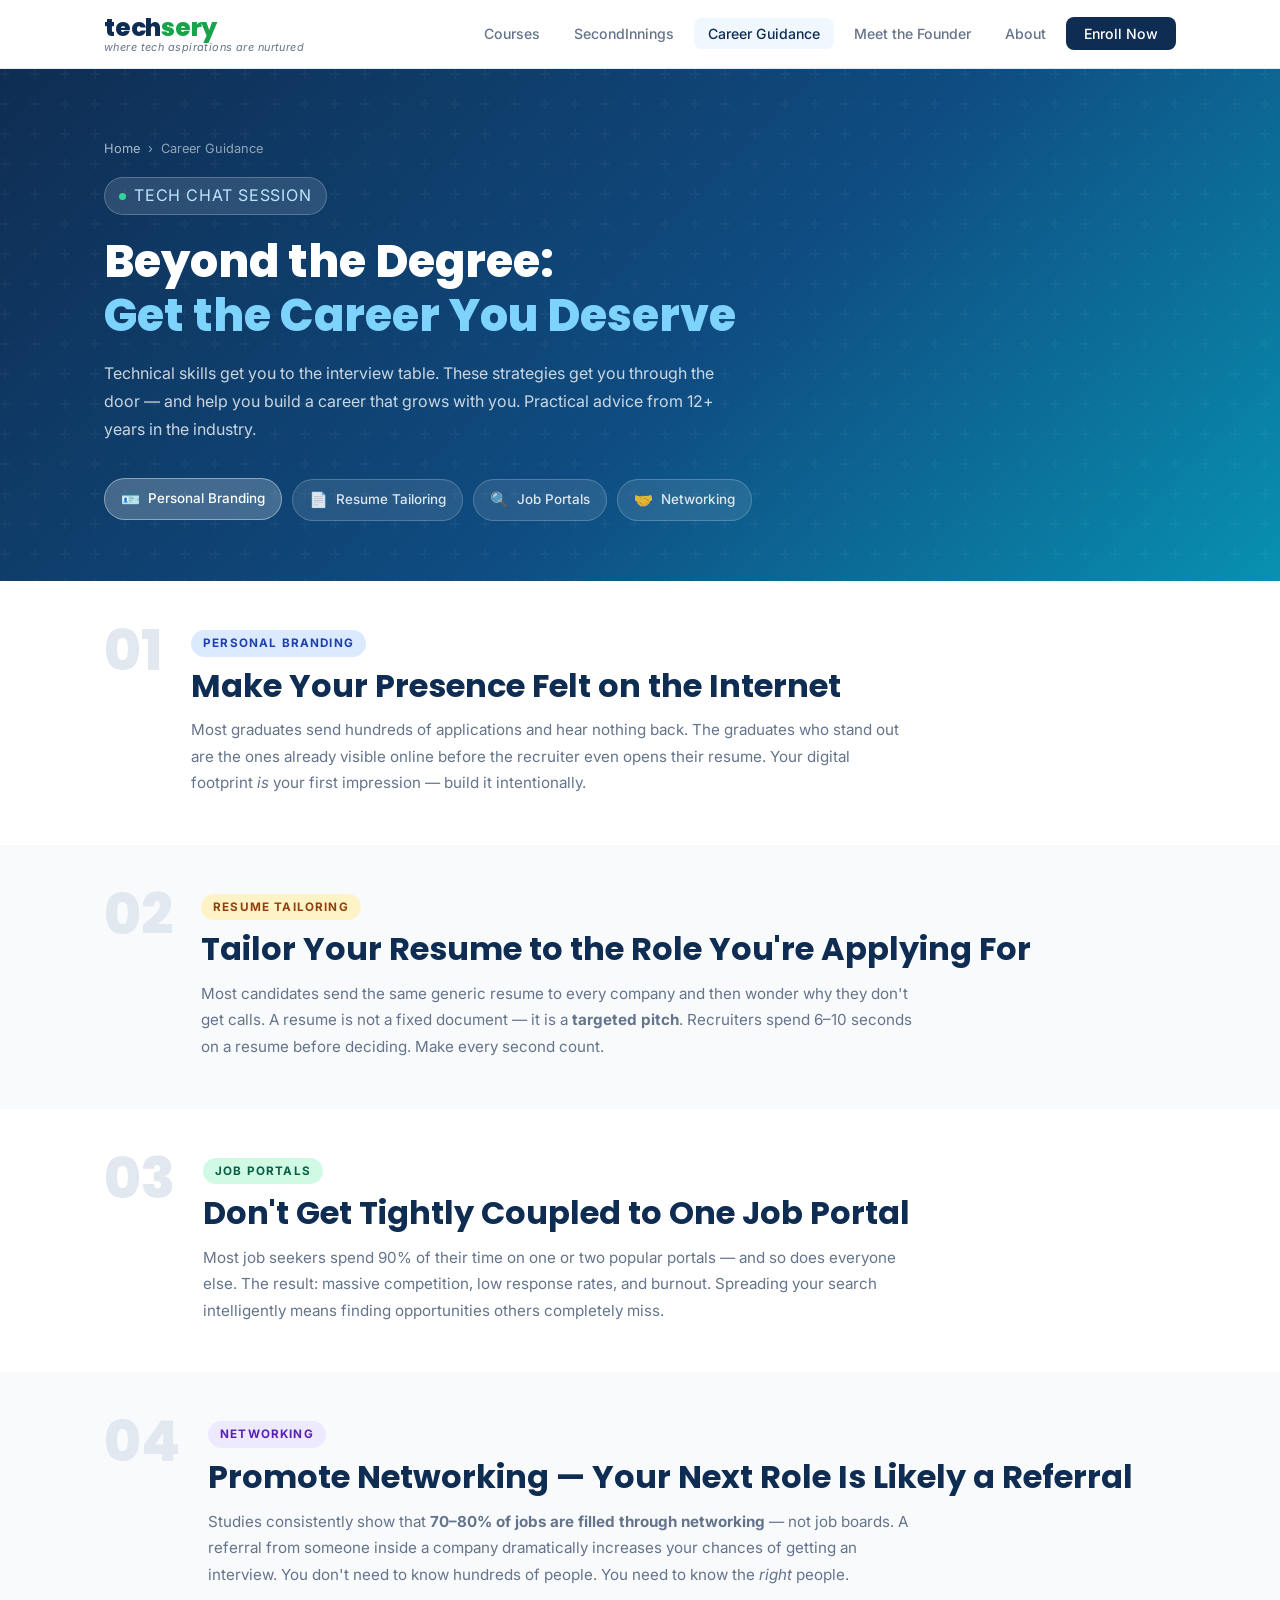
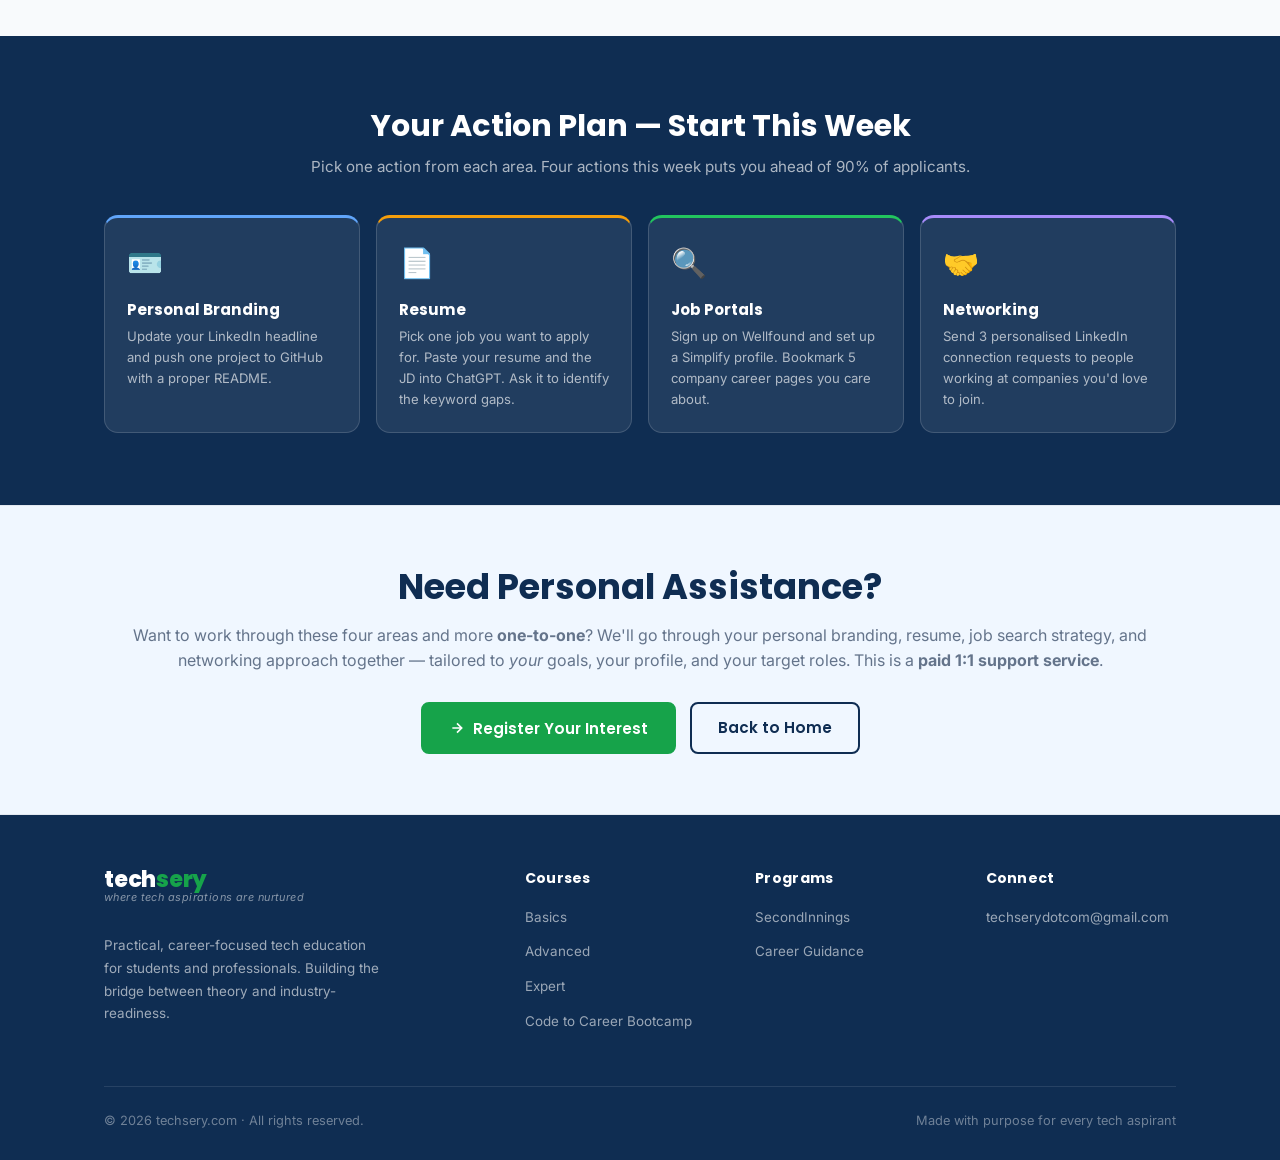
==== commit 2812ba74: "added appropriate links" ====
--- a/career-guidance.html
+++ b/career-guidance.html
@@ -33,10 +33,10 @@
           <span aria-hidden="true">›</span>
           <span>Career Guidance</span>
         </div>
-        <div class="cg-session-pill">
+        <button class="cg-session-pill" onclick="document.getElementById('techChatModal').classList.add('open')" style="font:inherit;cursor:pointer;">
           <span class="cg-live-dot"></span>
-          Tech Chat Session · Limerick
-        </div>
+          Tech Chat Session
+        </button>
         <h1 id="cg-hero-heading">
           Beyond the Degree:<br />
           <span class="cg-hero-accent">Get the Career You Deserve</span>
@@ -44,7 +44,7 @@
         <p class="cg-hero-sub">
           Technical skills get you to the interview table. These strategies get you
           through the door — and help you build a career that grows with you.
-          Practical advice from 11+ years in the industry.
+          Practical advice from 12+ years in the industry.
         </p>
 
         <!-- Quick jump nav -->
@@ -225,8 +225,7 @@
     <div class="container">
       <h2 id="cg-cta-heading">Need Personal Assistance?</h2>
       <p>
-        Want to work through these four areas <strong>one-to-one</strong> with an
-        industry professional? We'll go through your personal branding, resume,
+        Want to work through these four areas and more <strong>one-to-one</strong>? We'll go through your personal branding, resume,
         job search strategy, and networking approach together — tailored to
         <em>your</em> goals, your profile, and your target roles.
         This is a <strong>paid 1:1 support service</strong>.
@@ -245,6 +244,33 @@
        FOOTER
   ====================================================== -->
   <div id="site-footer"></div>
+
+  <!-- ======================================================
+       TECH CHAT ENROLLMENT MODAL
+  ====================================================== -->
+  <div class="modal-overlay" id="techChatModal" role="dialog" aria-modal="true" aria-labelledby="techChatModalTitle">
+    <div class="modal-box">
+      <div class="modal-header">
+        <h2 id="techChatModalTitle">Reserve Your Spot — Limerick Tech Chat</h2>
+        <button class="modal-close" onclick="document.getElementById('techChatModal').classList.remove('open')" aria-label="Close modal">&times;</button>
+      </div>
+      <div class="modal-loader" id="techChatFormLoader">
+        <div class="modal-spinner"></div>
+        <p>Loading form&hellip;</p>
+      </div>
+      <iframe
+        src="https://docs.google.com/forms/d/e/1FAIpQLSf1AuiK_y97QD5kKgovoYYYQsAbdeGdjlh0hVMuYjYq0dOFMg/viewform?embedded=true"
+        id="techChatFormIframe"
+        width="100%"
+        height="700"
+        frameborder="0"
+        marginheight="0"
+        marginwidth="0"
+        title="Limerick Tech Chat Enrollment Form"
+        style="display:none"
+        onload="document.getElementById('techChatFormLoader').style.display='none'; this.style.display='block';">Loading&hellip;</iframe>
+    </div>
+  </div>
 
   <!-- ======================================================
        1:1 CAREER GUIDANCE — REGISTER INTEREST MODAL
@@ -292,11 +318,17 @@
     sections.forEach(s => observer.observe(s));
 
     // Close modal on backdrop click or Escape
+    document.getElementById('techChatModal').addEventListener('click', function(e) {
+      if (e.target === this) this.classList.remove('open');
+    });
     document.getElementById('cgModal').addEventListener('click', function(e) {
       if (e.target === this) this.classList.remove('open');
     });
     document.addEventListener('keydown', function(e) {
-      if (e.key === 'Escape') document.getElementById('cgModal').classList.remove('open');
+      if (e.key === 'Escape') {
+        document.getElementById('techChatModal').classList.remove('open');
+        document.getElementById('cgModal').classList.remove('open');
+      }
     });
   </script>
 
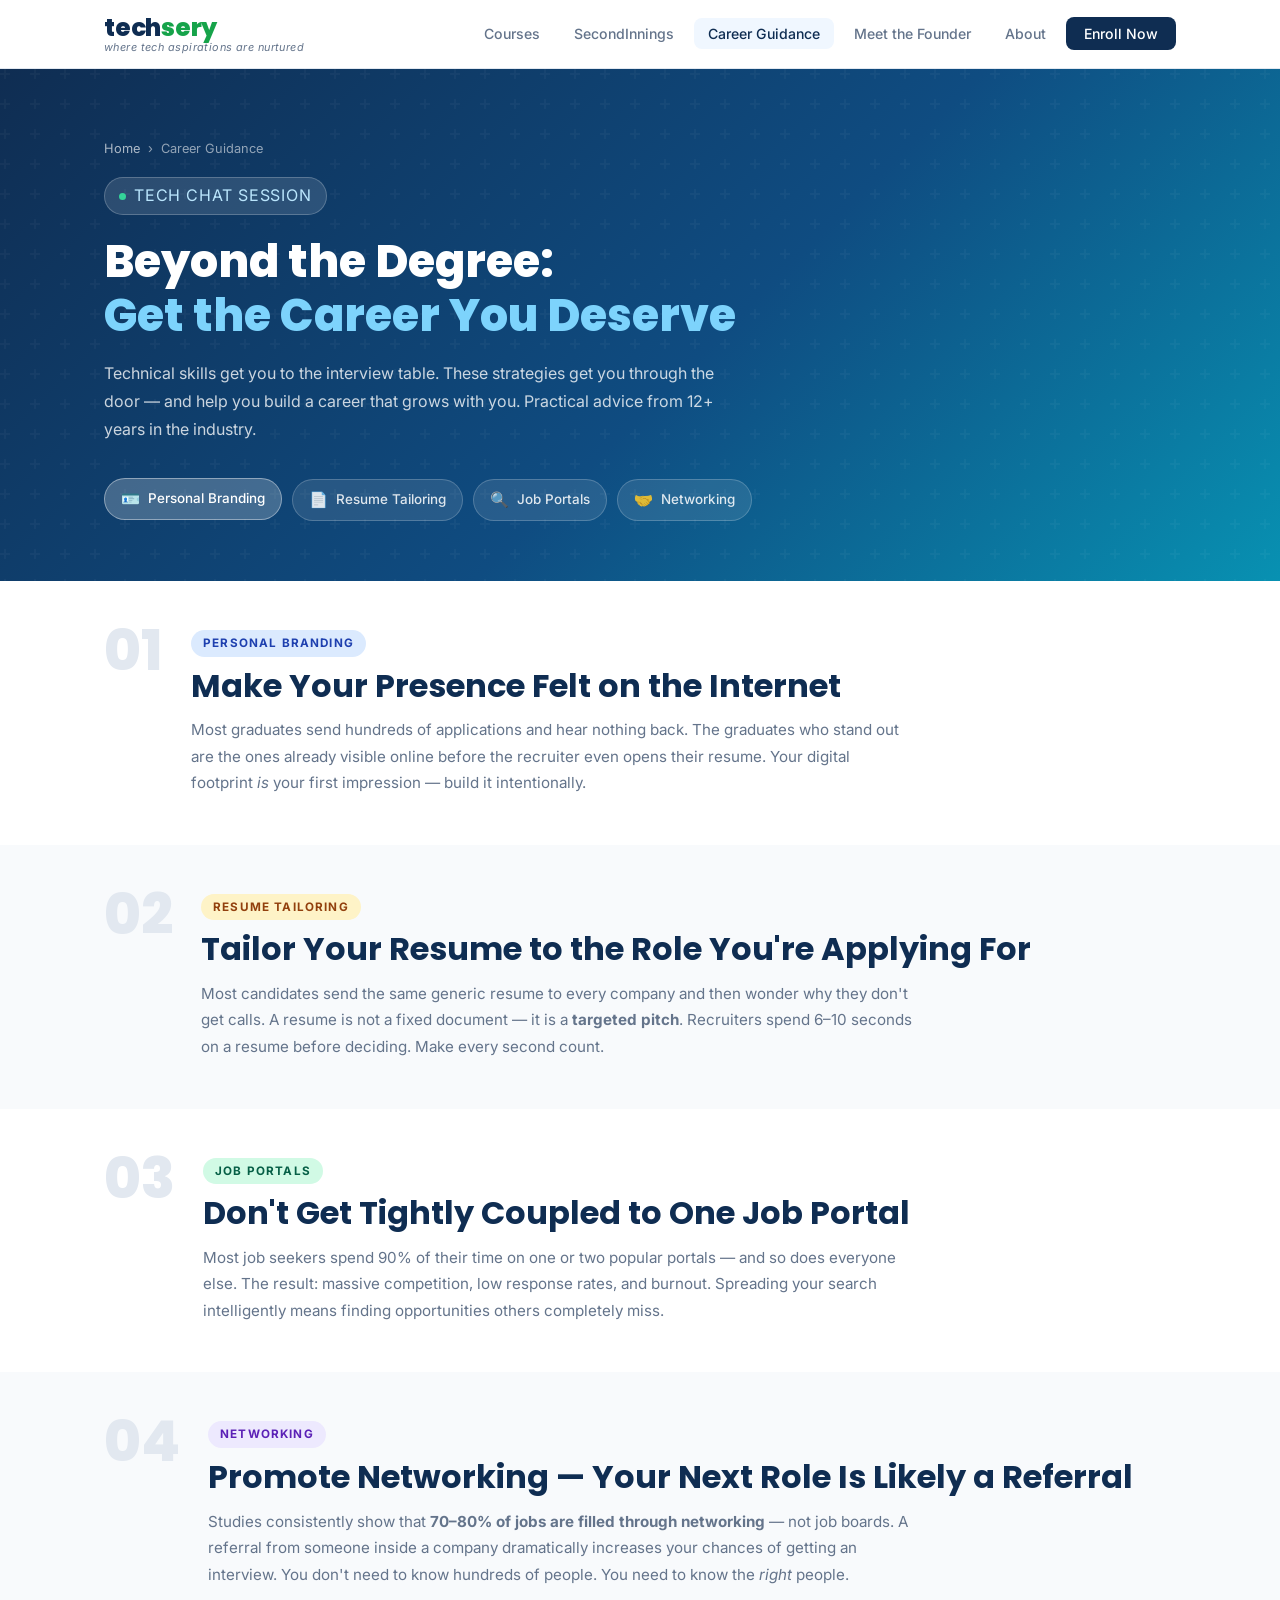
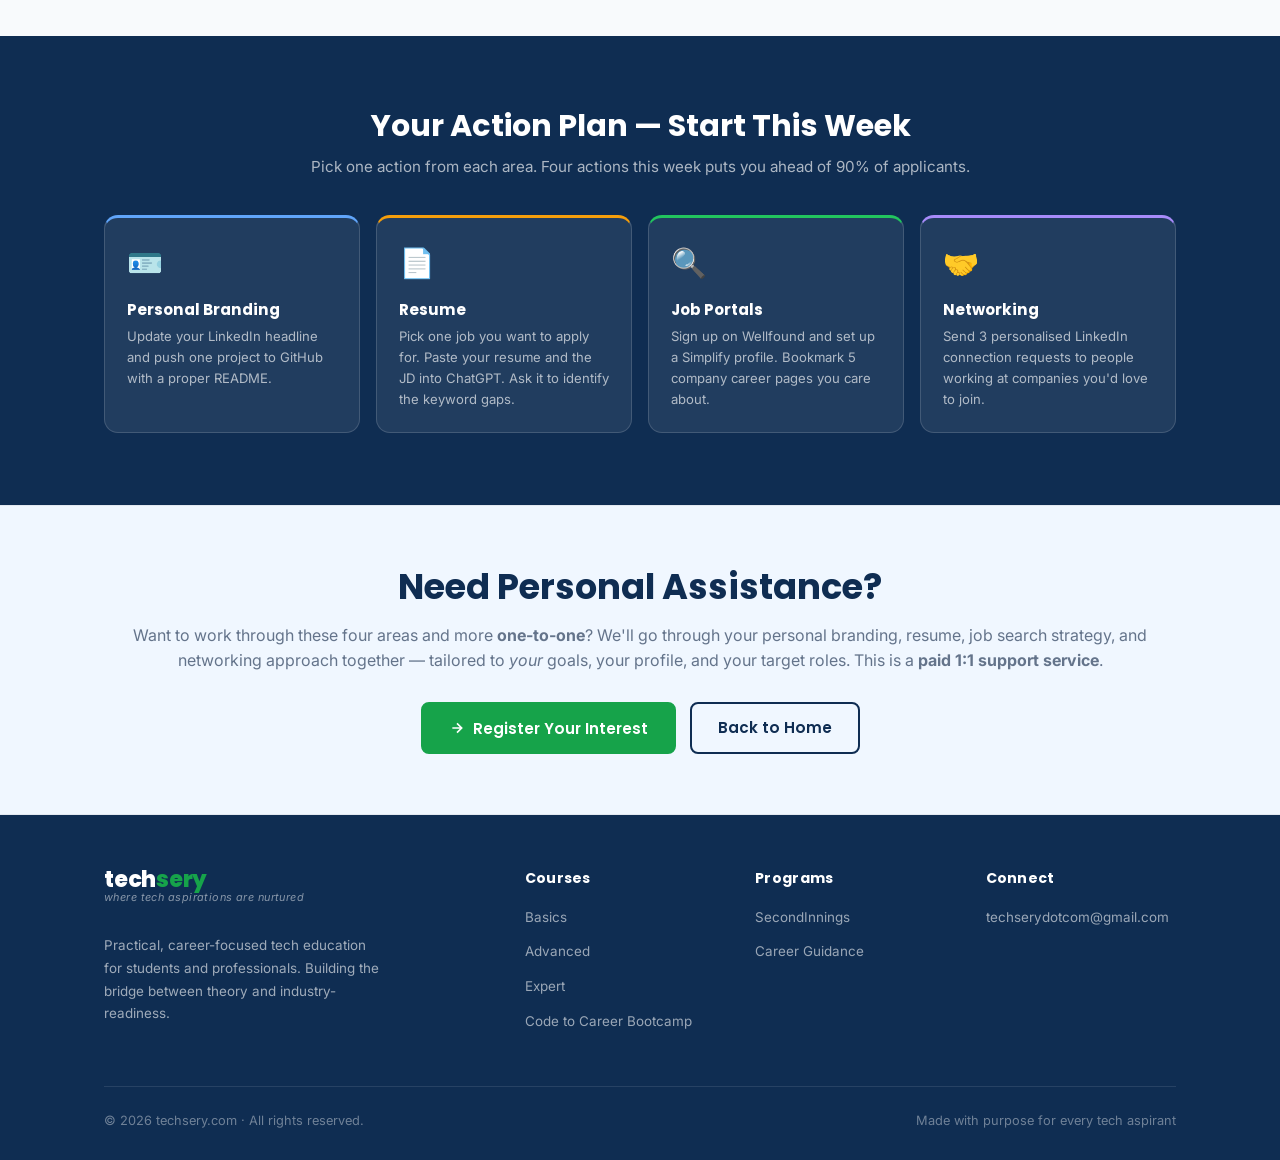
==== commit 990e2cdc: "remove reference to Limerick" ====
--- a/career-guidance.html
+++ b/career-guidance.html
@@ -251,7 +251,7 @@
   <div class="modal-overlay" id="techChatModal" role="dialog" aria-modal="true" aria-labelledby="techChatModalTitle">
     <div class="modal-box">
       <div class="modal-header">
-        <h2 id="techChatModalTitle">Reserve Your Spot — Limerick Tech Chat</h2>
+        <h2 id="techChatModalTitle">Reserve Your Spot — Tech Chat</h2>
         <button class="modal-close" onclick="document.getElementById('techChatModal').classList.remove('open')" aria-label="Close modal">&times;</button>
       </div>
       <div class="modal-loader" id="techChatFormLoader">
@@ -266,7 +266,7 @@
         frameborder="0"
         marginheight="0"
         marginwidth="0"
-        title="Limerick Tech Chat Enrollment Form"
+        title="Tech Chat Enrollment Form"
         style="display:none"
         onload="document.getElementById('techChatFormLoader').style.display='none'; this.style.display='block';">Loading&hellip;</iframe>
     </div>
--- a/css/style.css
+++ b/css/style.css
@@ -140,10 +140,20 @@
   position: sticky;
   top: 0;
   z-index: 100;
+  border-bottom: 1px solid var(--border);
+}
+
+/* Use ::before for backdrop-filter so it doesn't create a stacking context
+   that traps position:fixed children (mobile menu) on iOS Safari */
+.navbar::before {
+  content: '';
+  position: absolute;
+  top: 0; right: 0; bottom: 0; left: 0;
   background: rgba(255, 255, 255, 0.95);
   backdrop-filter: blur(12px);
   -webkit-backdrop-filter: blur(12px);
-  border-bottom: 1px solid var(--border);
+  z-index: -1;
+  pointer-events: none;
 }
 
 .navbar .container {
@@ -957,14 +967,7 @@
 }
 .footer-bottom a:hover { color: #fff; }
 
-/* ---------- Limerick Session Section ---------- */
-.limerick-session {
-  background: var(--bg-soft);
-  border-top: 1px solid var(--border);
-  border-bottom: 1px solid var(--border);
-  padding: 72px 0;
-}
-
+/* ---------- Session Section ---------- */
 .ls-inner {
   display: grid;
   grid-template-columns: 1fr 380px;
@@ -1273,12 +1276,16 @@
     display: flex;
     flex-direction: column;
     position: fixed;
-    inset: 68px 0 0 0;
+    top: 68px;
+    right: 0;
+    bottom: 0;
+    left: 0;
     background: var(--bg);
     padding: 24px;
     gap: 6px;
     border-top: 1px solid var(--border);
-    z-index: 99;
+    z-index: 999;
+    overflow-y: auto;
   }
 
   .nav-links.open a {
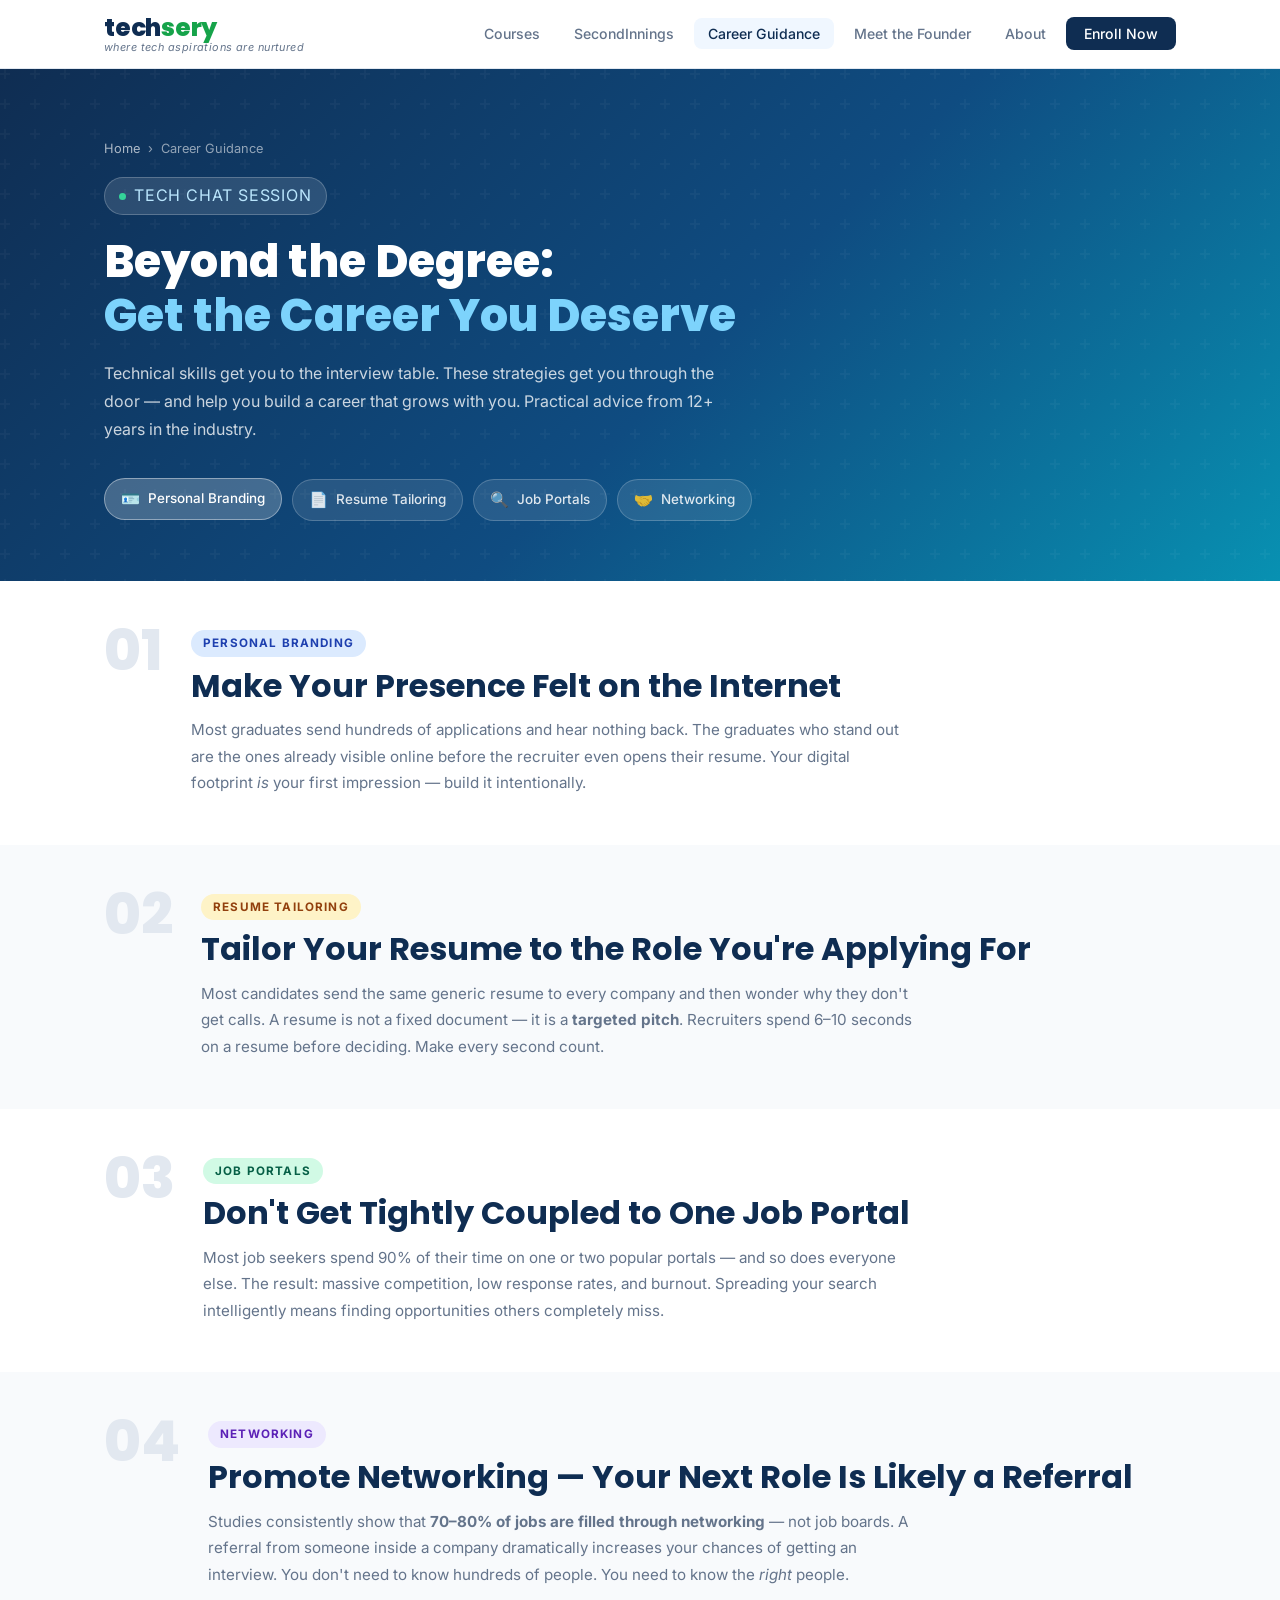
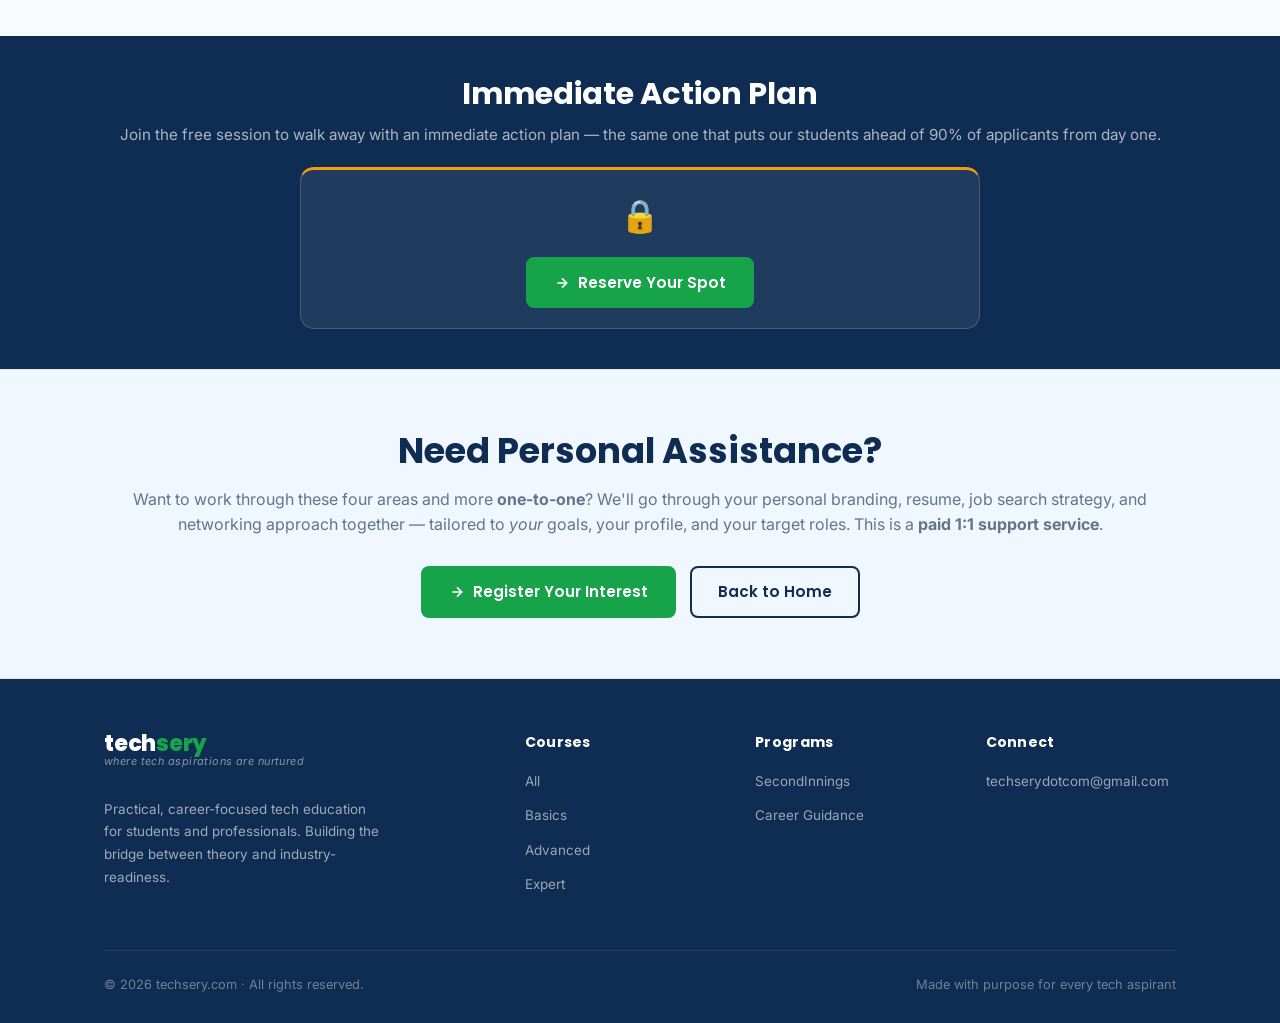
==== commit 03358a94: "removed action plan points from career guidance" ====
--- a/career-guidance.html
+++ b/career-guidance.html
@@ -183,37 +183,14 @@
   ====================================================== -->
   <section class="cg-summary" aria-labelledby="summary-heading">
     <div class="container">
-      <h2 id="summary-heading" class="cg-summary-title">Your Action Plan — Start This Week</h2>
-      <p class="cg-summary-sub">Pick one action from each area. Four actions this week puts you ahead of 90% of applicants.</p>
-      <div class="cg-action-grid">
-        <div class="cg-action-item cg-action-blue">
-          <span class="cg-action-icon">🪪</span>
-          <div>
-            <strong>Personal Branding</strong>
-            <p>Update your LinkedIn headline and push one project to GitHub with a proper README.</p>
-          </div>
-        </div>
-        <div class="cg-action-item cg-action-amber">
-          <span class="cg-action-icon">📄</span>
-          <div>
-            <strong>Resume</strong>
-            <p>Pick one job you want to apply for. Paste your resume and the JD into ChatGPT. Ask it to identify the keyword gaps.</p>
-          </div>
-        </div>
-        <div class="cg-action-item cg-action-green">
-          <span class="cg-action-icon">🔍</span>
-          <div>
-            <strong>Job Portals</strong>
-            <p>Sign up on Wellfound and set up a Simplify profile. Bookmark 5 company career pages you care about.</p>
-          </div>
-        </div>
-        <div class="cg-action-item cg-action-purple">
-          <span class="cg-action-icon">🤝</span>
-          <div>
-            <strong>Networking</strong>
-            <p>Send 3 personalised LinkedIn connection requests to people working at companies you'd love to join.</p>
-          </div>
-        </div>
+      <h2 id="summary-heading" class="cg-summary-title">Immediate Action Plan</h2>
+      <p class="cg-summary-sub">Join the free session to walk away with an immediate action plan — the same one that puts our students ahead of 90% of applicants from day one.</p>
+      <div class="cg-action-teaser">
+        <span class="cg-teaser-lock">🔒</span>
+        <button class="btn btn-primary" onclick="document.getElementById('techChatModal').classList.add('open')">
+          <svg width="16" height="16" viewBox="0 0 24 24" fill="none" stroke="currentColor" stroke-width="2.5" aria-hidden="true"><path d="M5 12h14M12 5l7 7-7 7"/></svg>
+          Reserve Your Spot
+        </button>
       </div>
     </div>
   </section>
--- a/css/style.css
+++ b/css/style.css
@@ -967,7 +967,14 @@
 }
 .footer-bottom a:hover { color: #fff; }
 
-/* ---------- Session Section ---------- */
+/* ---------- Tech Chat Session Section ---------- */
+.tech-chat-session {
+  background: var(--bg-soft);
+  border-top: 1px solid var(--border);
+  border-bottom: 1px solid var(--border);
+  padding: 72px 0;
+}
+
 .ls-inner {
   display: grid;
   grid-template-columns: 1fr 380px;
--- a/css/career-guidance.css
+++ b/css/career-guidance.css
@@ -641,7 +641,7 @@
 /* ---------- Summary / Action Plan ---------- */
 .cg-summary {
   background: var(--primary);
-  padding: 72px 0;
+  padding: 40px 0;
 }
 
 .cg-summary-title {
@@ -655,13 +655,43 @@
   text-align: center;
   color: rgba(255,255,255,.65);
   font-size: .95rem;
-  margin-bottom: 36px;
-}
-
-.cg-action-grid {
-  display: grid;
-  grid-template-columns: repeat(4, 1fr);
-  gap: 16px;
+  margin-bottom: 20px;
+}
+
+.cg-action-teaser {
+  background: rgba(255,255,255,.07);
+  border: 1px solid rgba(255,255,255,.18);
+  border-top: 3px solid var(--accent-amber);
+  border-radius: var(--radius-md);
+  padding: 20px 28px;
+  text-align: center;
+  max-width: 680px;
+  margin: 0 auto;
+}
+
+.cg-teaser-lock {
+  font-size: 2rem;
+  display: block;
+  margin-bottom: 8px;
+}
+
+.cg-action-teaser .btn {
+  margin-top: 8px;
+}
+
+.cg-action-teaser p {
+  color: rgba(255,255,255,.78);
+  font-size: .97rem;
+  line-height: 1.7;
+  margin-bottom: 12px;
+}
+
+.cg-action-teaser p:last-child { margin-bottom: 0; }
+
+.cg-teaser-cta {
+  color: var(--accent-amber) !important;
+  font-weight: 600;
+  font-size: 1rem !important;
 }
 
 .cg-action-item {
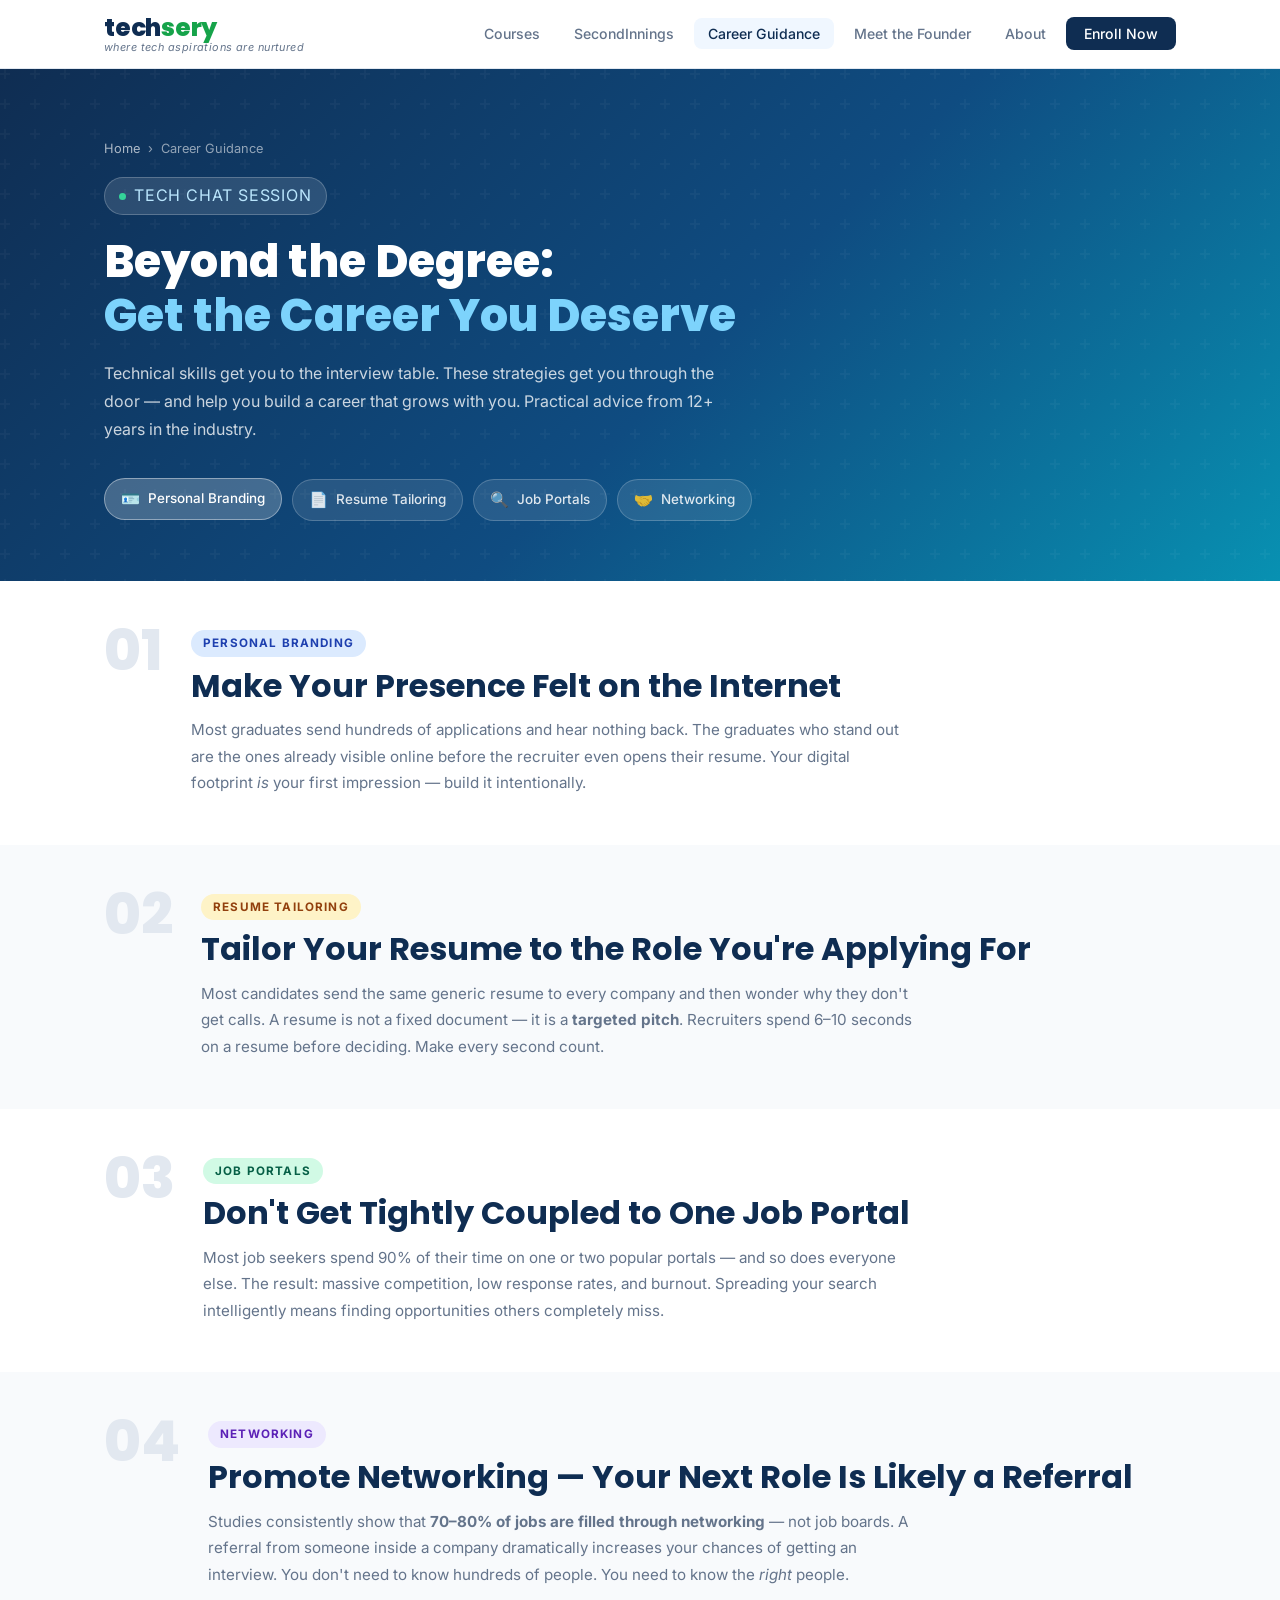
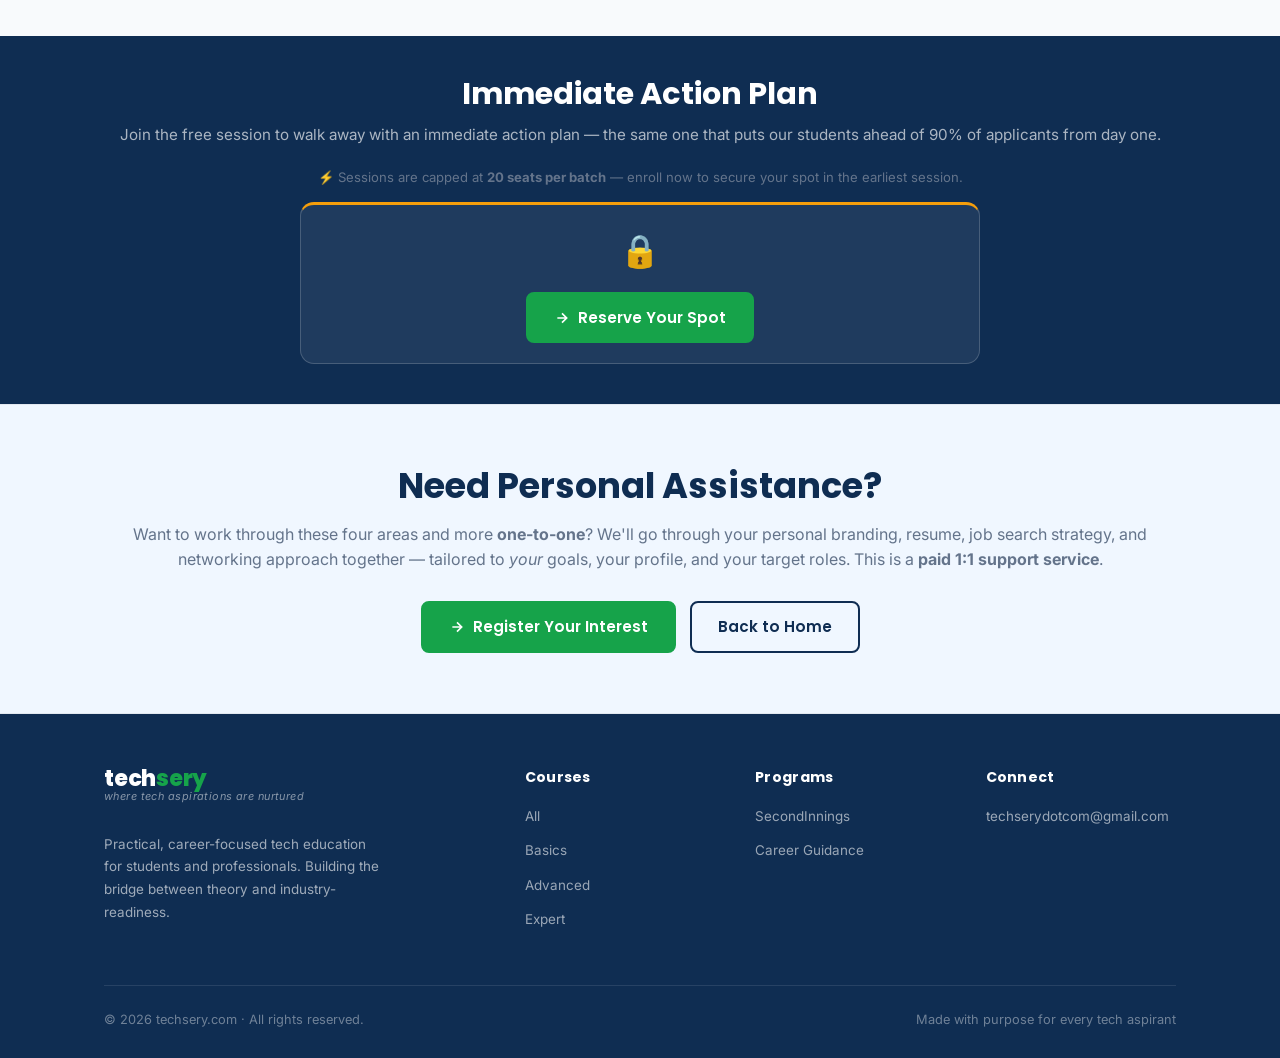
==== commit a414057b: "added batch of 20 information" ====
--- a/career-guidance.html
+++ b/career-guidance.html
@@ -185,6 +185,7 @@
     <div class="container">
       <h2 id="summary-heading" class="cg-summary-title">Immediate Action Plan</h2>
       <p class="cg-summary-sub">Join the free session to walk away with an immediate action plan — the same one that puts our students ahead of 90% of applicants from day one.</p>
+      <p style="font-size:.82rem;color:var(--text-muted);margin:0 0 14px;text-align:center;">⚡ Sessions are capped at <strong>20 seats per batch</strong> — enroll now to secure your spot in the earliest session.</p>
       <div class="cg-action-teaser">
         <span class="cg-teaser-lock">🔒</span>
         <button class="btn btn-primary" onclick="document.getElementById('techChatModal').classList.add('open')">
@@ -230,6 +231,10 @@
       <div class="modal-header">
         <h2 id="techChatModalTitle">Reserve Your Spot — Tech Chat</h2>
         <button class="modal-close" onclick="document.getElementById('techChatModal').classList.remove('open')" aria-label="Close modal">&times;</button>
+      </div>
+      <div class="modal-batch-notice" role="note">
+        <span class="batch-icon">⚡</span>
+        <p><strong>Sessions are capped at 20 seats.</strong> Enrollment is open to all, but meeting invites go out in batches — first 20 enrollments get the first session, next 20 get the second, and so on. <strong>Enroll early to get into the earliest batch.</strong></p>
       </div>
       <div class="modal-loader" id="techChatFormLoader">
         <div class="modal-spinner"></div>
--- a/css/style.css
+++ b/css/style.css
@@ -1249,6 +1249,36 @@
   to { transform: rotate(360deg); }
 }
 
+.modal-batch-notice {
+  display: flex;
+  align-items: flex-start;
+  gap: 10px;
+  background: #fffbeb;
+  border: 1px solid #fcd34d;
+  border-left: 4px solid #f59e0b;
+  border-radius: 6px;
+  padding: 11px 14px;
+  margin: 12px 20px 0;
+  flex-shrink: 0;
+}
+
+.modal-batch-notice .batch-icon {
+  font-size: 1.1rem;
+  line-height: 1.4;
+  flex-shrink: 0;
+}
+
+.modal-batch-notice p {
+  margin: 0;
+  font-size: 0.8rem;
+  color: #92400e;
+  line-height: 1.5;
+}
+
+.modal-batch-notice p strong {
+  color: #78350f;
+}
+
 /* ---------- Responsive ---------- */
 @media (max-width: 900px) {
   .hero .container,
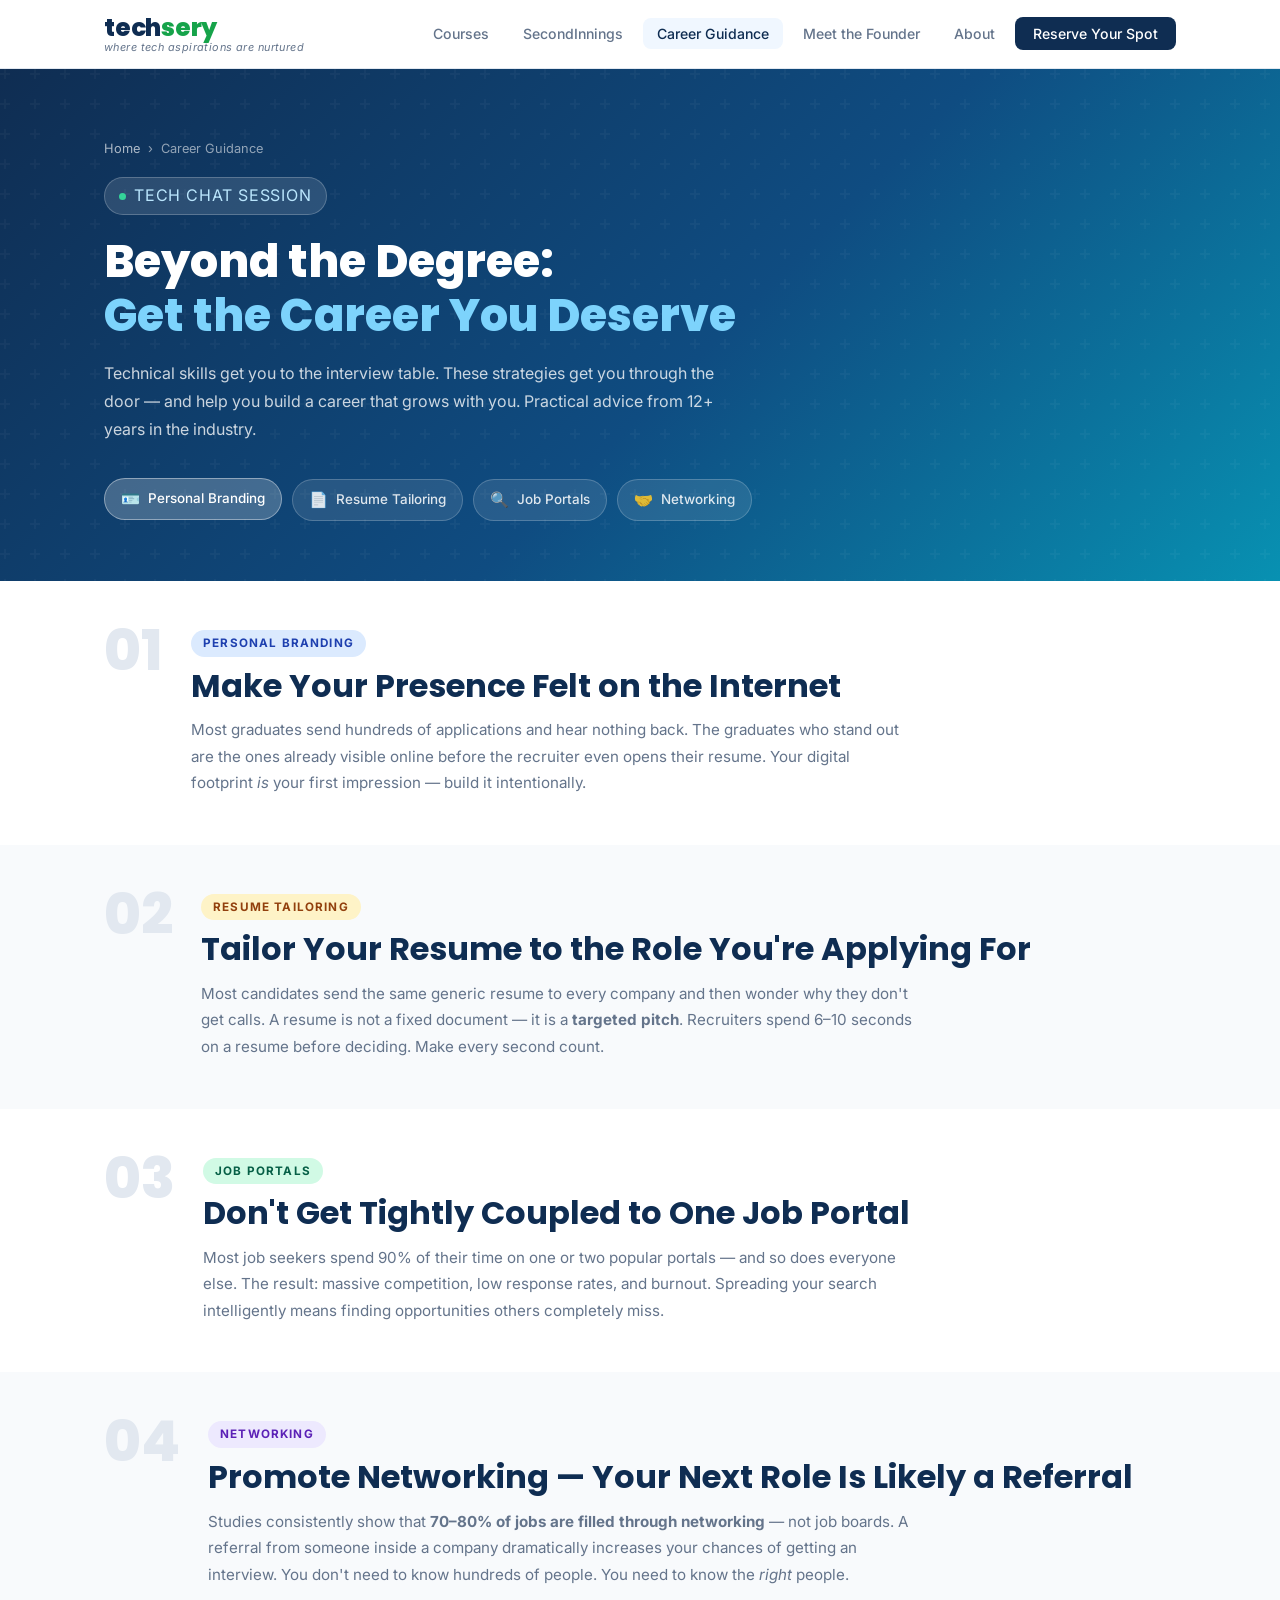
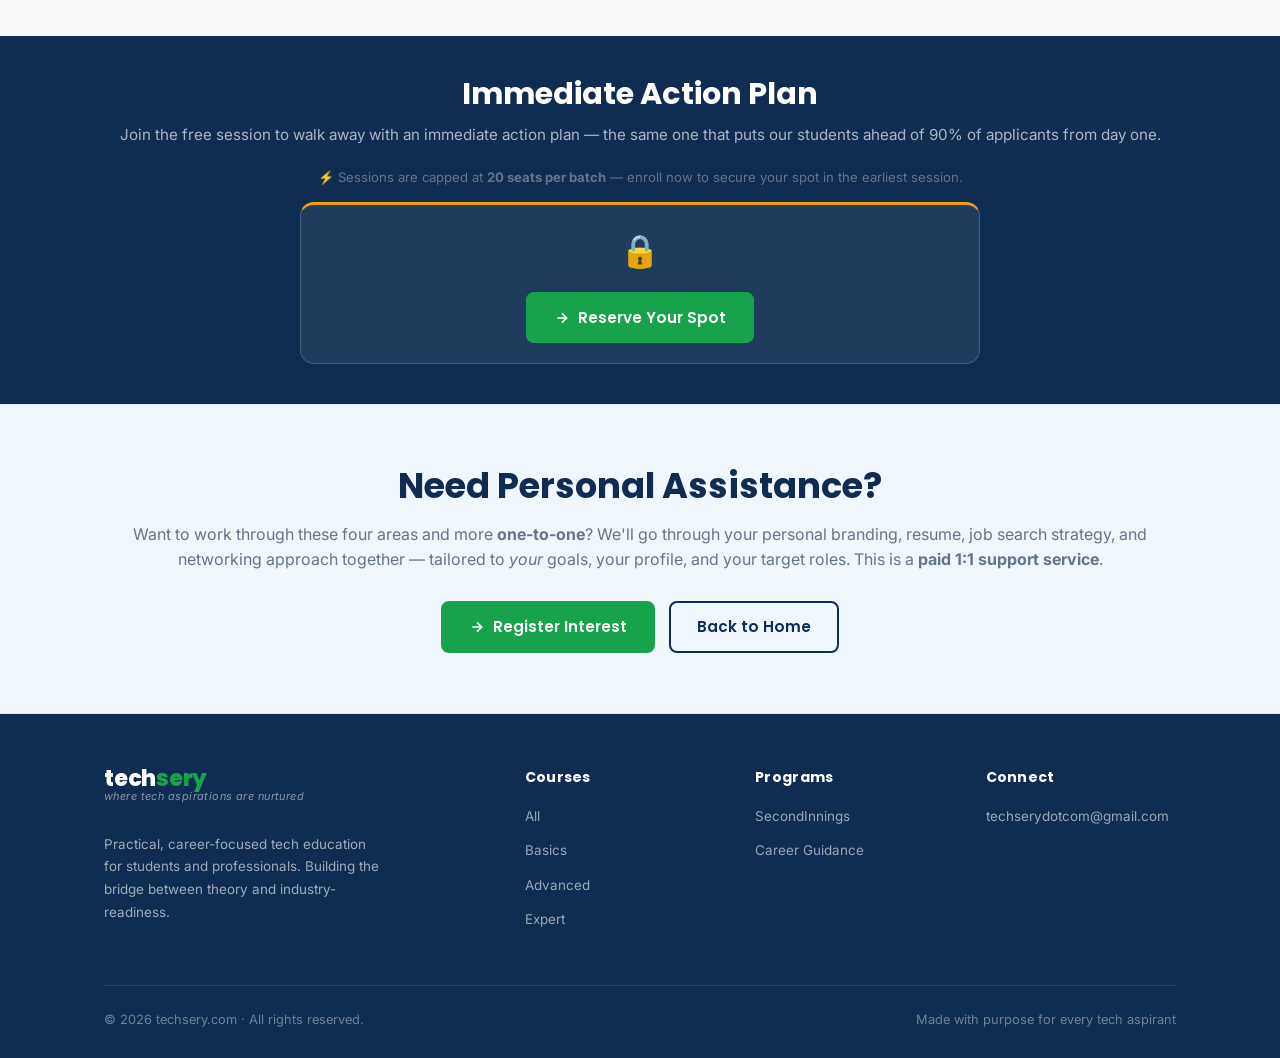
==== commit 8bbb5531: "website review findings fixed" ====
--- a/career-guidance.html
+++ b/career-guidance.html
@@ -211,7 +211,7 @@
       <div class="cta-actions">
         <button class="btn btn-primary" onclick="document.getElementById('cgModal').classList.add('open')">
           <svg width="16" height="16" viewBox="0 0 24 24" fill="none" stroke="currentColor" stroke-width="2.5" aria-hidden="true"><path d="M5 12h14M12 5l7 7-7 7"/></svg>
-          Register Your Interest
+          Register Interest
         </button>
         <a href="index.html" class="btn btn-outline">Back to Home</a>
       </div>
--- a/css/style.css
+++ b/css/style.css
@@ -293,6 +293,30 @@
   50%       { opacity: .5; transform: scale(1.4); }
 }
 
+.cg-session-pill {
+  display: inline-flex;
+  align-items: center;
+  gap: 8px;
+  background: rgba(255,255,255,.12);
+  border: 1px solid rgba(255,255,255,.22);
+  color: #bae6fd;
+  font-size: .78rem;
+  font-weight: 600;
+  letter-spacing: .05em;
+  text-transform: uppercase;
+  padding: 5px 14px;
+  border-radius: 100px;
+  margin-bottom: 20px;
+}
+
+.cg-live-dot {
+  width: 7px;
+  height: 7px;
+  background: #34d399;
+  border-radius: 50%;
+  animation: pulse 2s infinite;
+}
+
 .hero h1 {
   font-size: clamp(2rem, 4.5vw, 3.1rem);
   color: #fff;
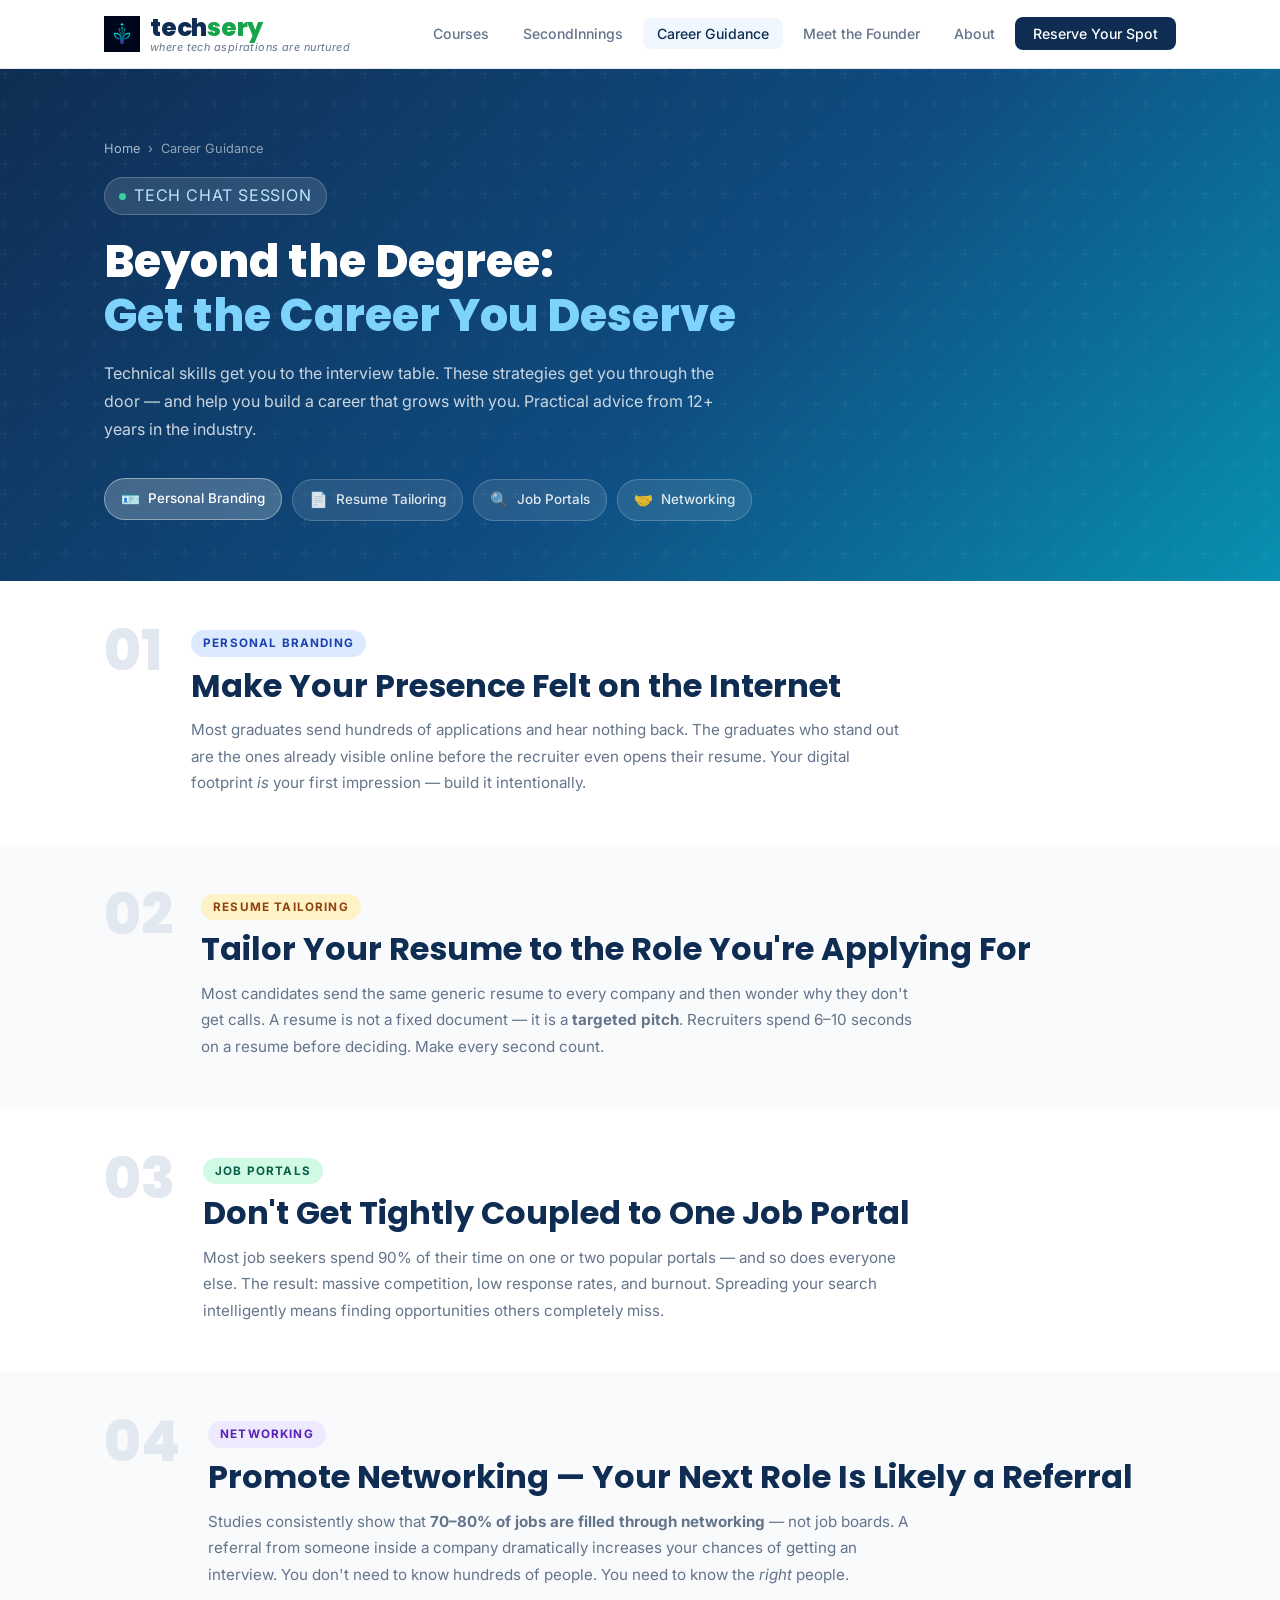
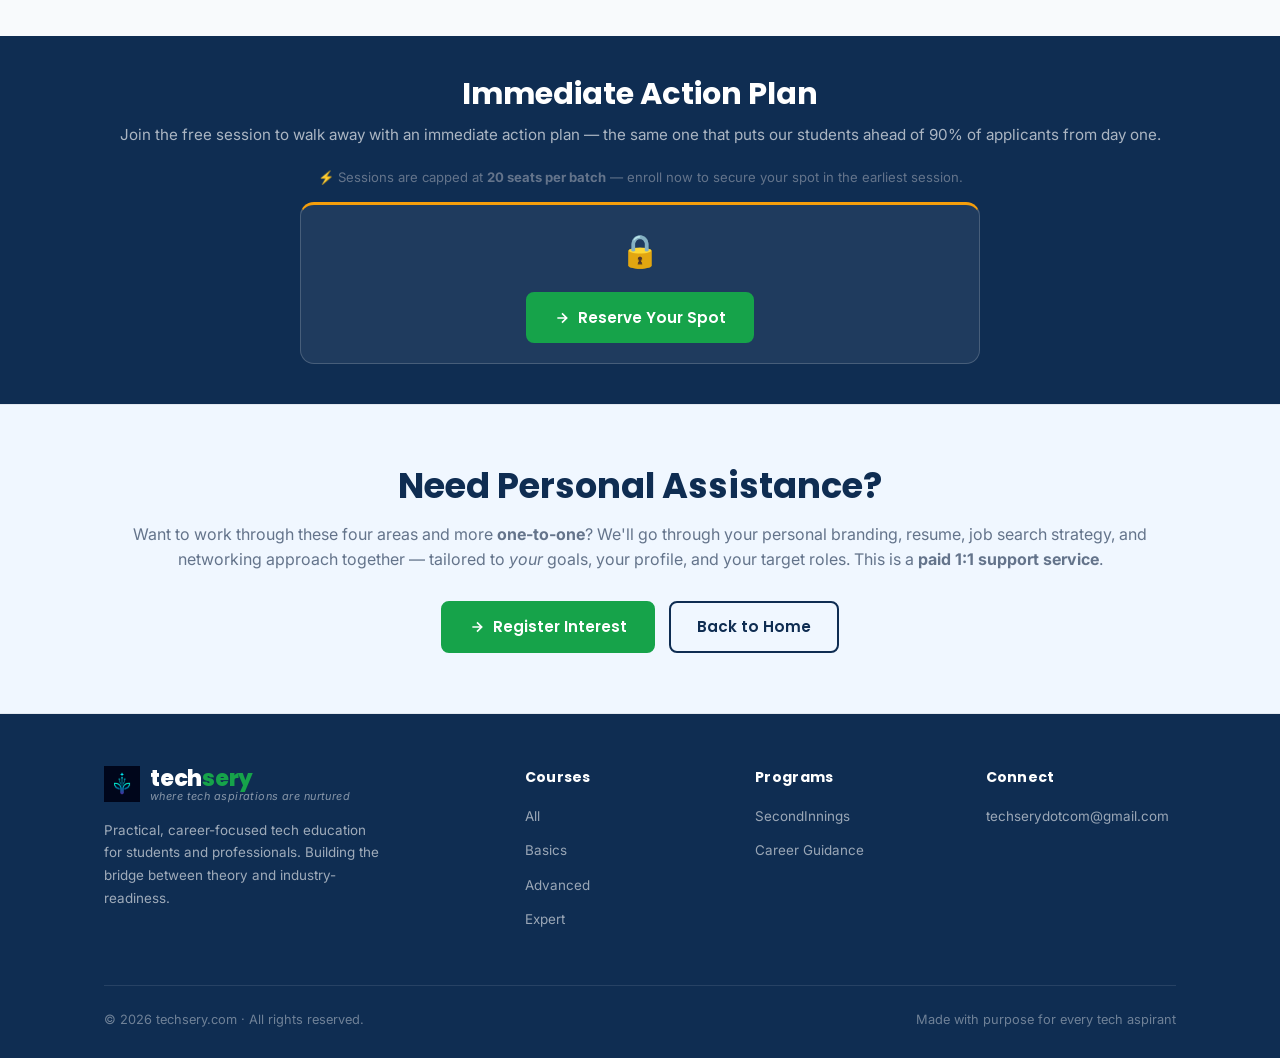
==== commit a3550342: "added icon" ====
--- a/career-guidance.html
+++ b/career-guidance.html
@@ -9,6 +9,7 @@
   <meta property="og:type" content="website" />
   <meta property="og:url" content="https://techsery.com/career-guidance" />
   <title>Career Guidance — techsery</title>
+  <link rel="icon" type="image/png" href="images/techsery-icon.png" />
   <link rel="preconnect" href="https://fonts.googleapis.com" />
   <link rel="preconnect" href="https://fonts.gstatic.com" crossorigin />
   <link href="https://fonts.googleapis.com/css2?family=Inter:wght@400;500;600&family=Poppins:wght@600;700;800&display=swap" rel="stylesheet" />
--- a/css/style.css
+++ b/css/style.css
@@ -165,6 +165,18 @@
 
 .brand {
   display: flex;
+  flex-direction: row;
+  align-items: center;
+  gap: 10px;
+}
+
+.brand-icon {
+  height: 36px;
+  width: auto;
+}
+
+.brand-text {
+  display: flex;
   flex-direction: column;
   line-height: 1.1;
 }
@@ -940,6 +952,9 @@
 
 .footer-brand .brand-tagline {
   color: rgba(255,255,255,.5);
+}
+
+.footer-brand .brand {
   margin-bottom: 16px;
 }
 
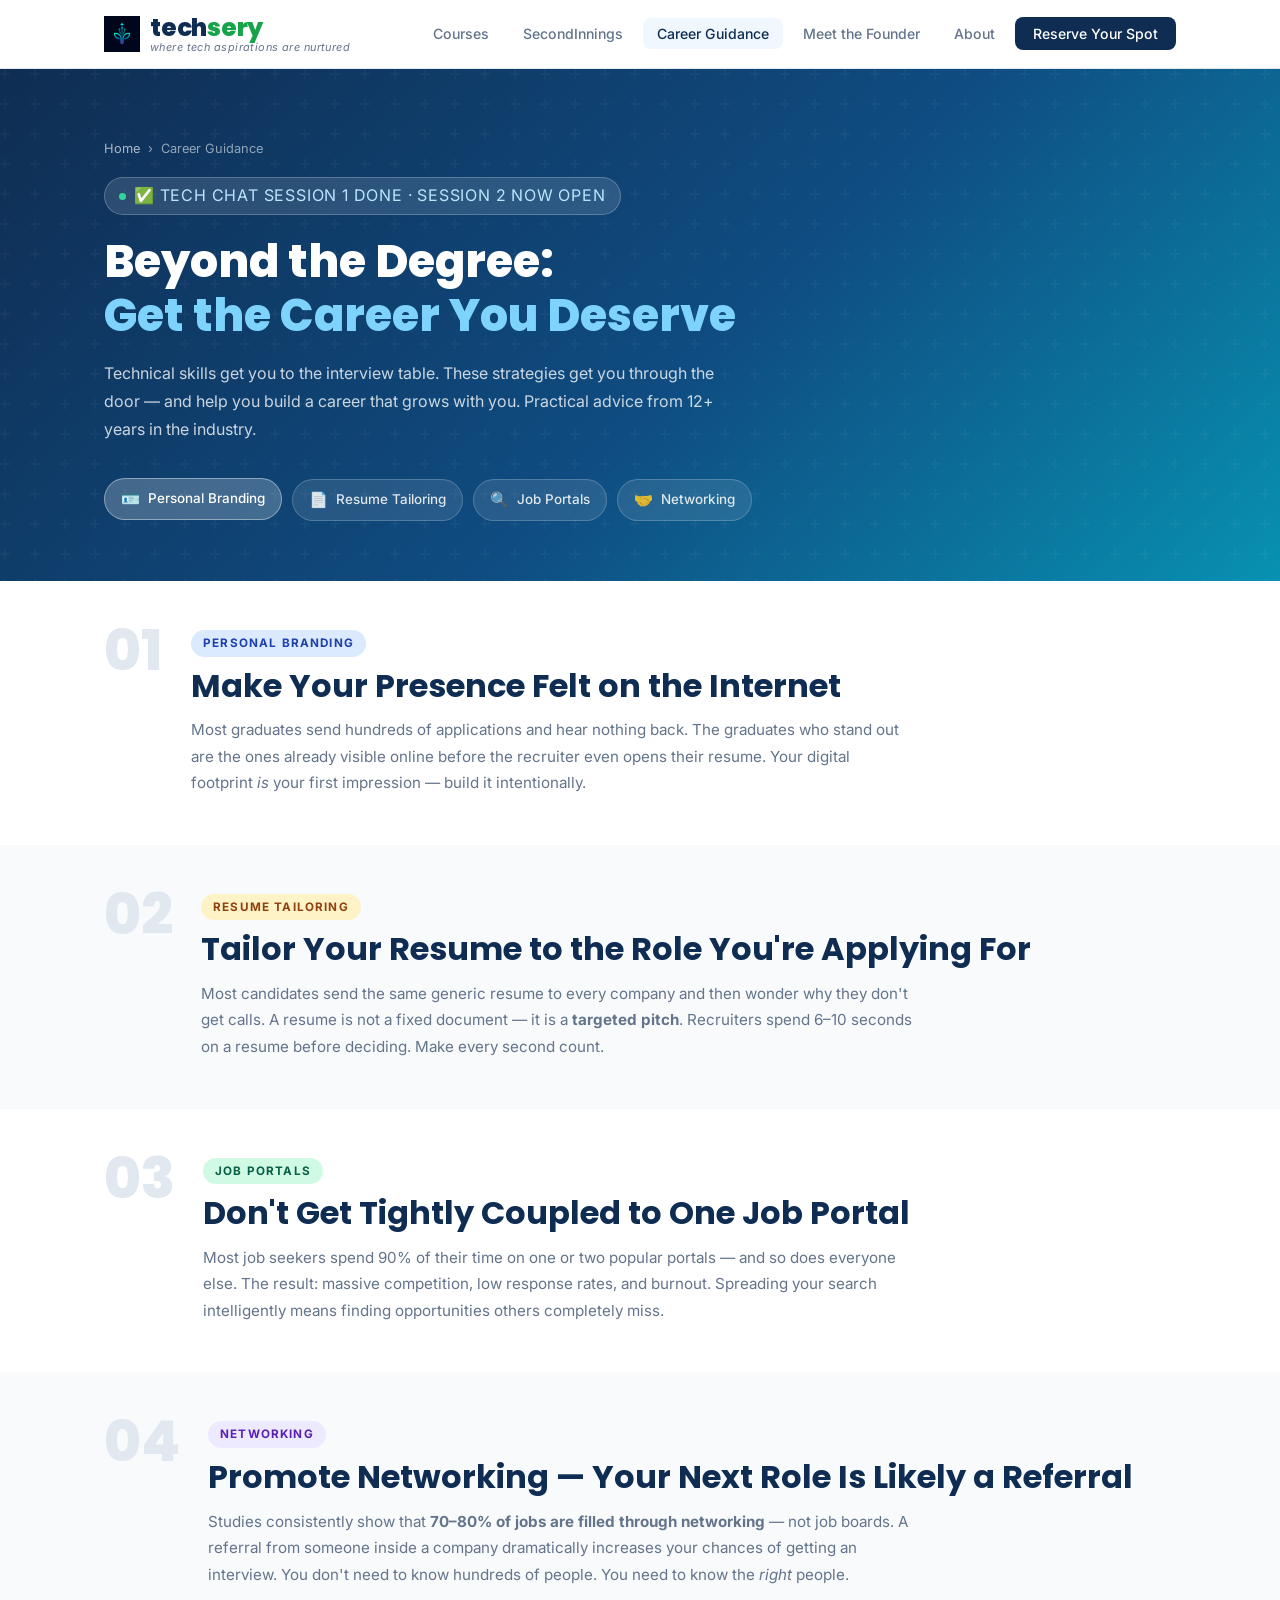
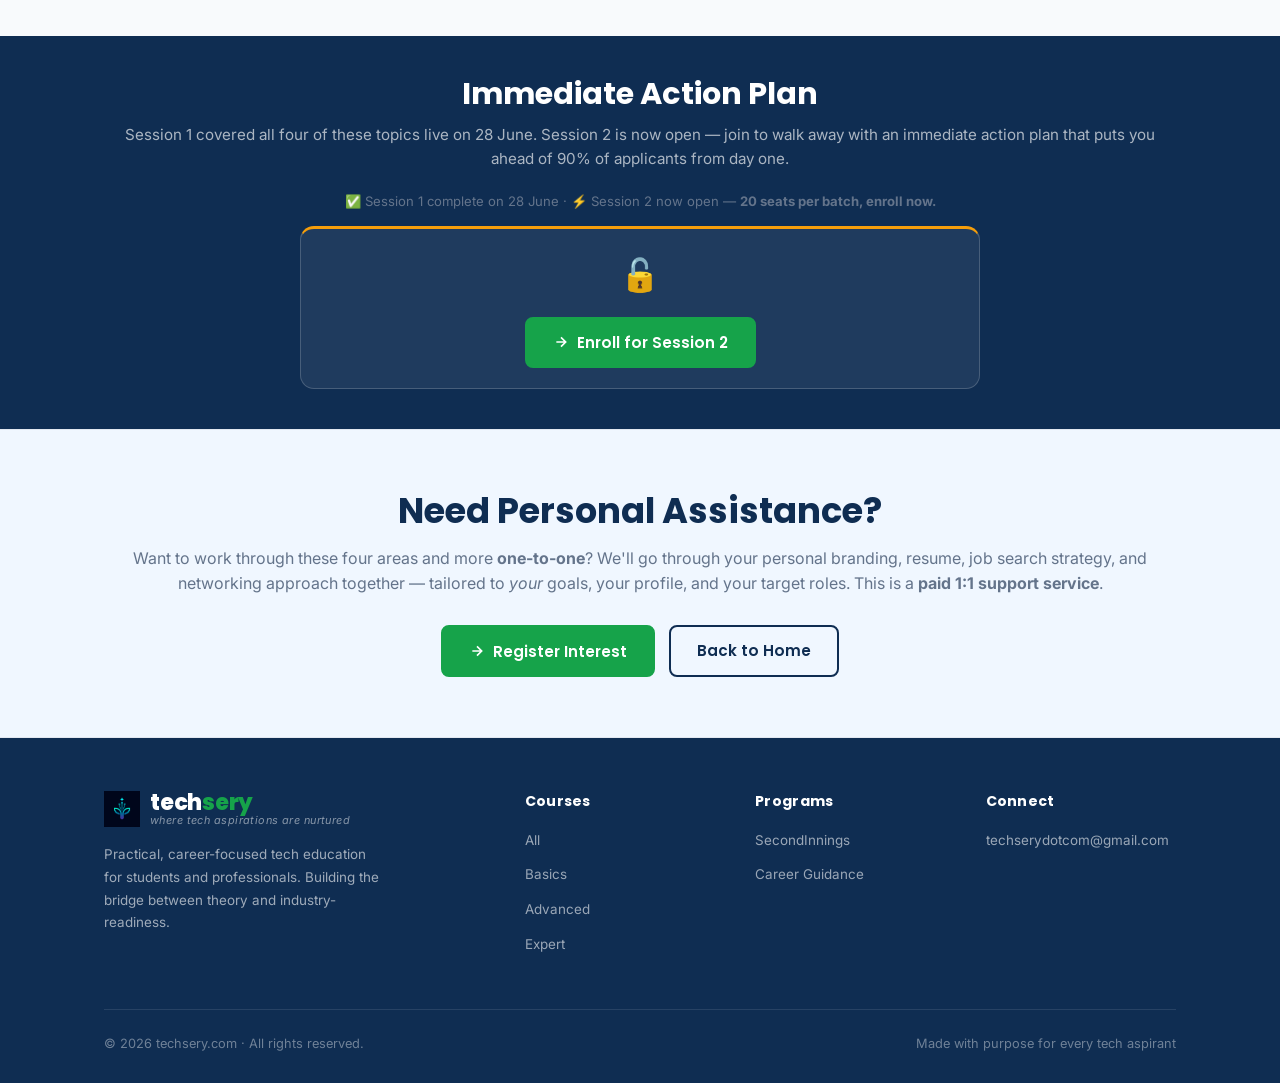
==== commit 12f1dcef: "added feedback for session 1" ====
--- a/career-guidance.html
+++ b/career-guidance.html
@@ -36,7 +36,7 @@
         </div>
         <button class="cg-session-pill" onclick="document.getElementById('techChatModal').classList.add('open')" style="font:inherit;cursor:pointer;">
           <span class="cg-live-dot"></span>
-          Tech Chat Session
+          ✅ Tech Chat Session 1 Done · Session 2 Now Open
         </button>
         <h1 id="cg-hero-heading">
           Beyond the Degree:<br />
@@ -185,13 +185,13 @@
   <section class="cg-summary" aria-labelledby="summary-heading">
     <div class="container">
       <h2 id="summary-heading" class="cg-summary-title">Immediate Action Plan</h2>
-      <p class="cg-summary-sub">Join the free session to walk away with an immediate action plan — the same one that puts our students ahead of 90% of applicants from day one.</p>
-      <p style="font-size:.82rem;color:var(--text-muted);margin:0 0 14px;text-align:center;">⚡ Sessions are capped at <strong>20 seats per batch</strong> — enroll now to secure your spot in the earliest session.</p>
+      <p class="cg-summary-sub">Session 1 covered all four of these topics live on 28 June. Session 2 is now open — join to walk away with an immediate action plan that puts you ahead of 90% of applicants from day one.</p>
+      <p style="font-size:.82rem;color:var(--text-muted);margin:0 0 14px;text-align:center;">✅ Session 1 complete on 28 June · ⚡ Session 2 now open — <strong>20 seats per batch, enroll now.</strong></p>
       <div class="cg-action-teaser">
-        <span class="cg-teaser-lock">🔒</span>
+        <span class="cg-teaser-lock">🔓</span>
         <button class="btn btn-primary" onclick="document.getElementById('techChatModal').classList.add('open')">
           <svg width="16" height="16" viewBox="0 0 24 24" fill="none" stroke="currentColor" stroke-width="2.5" aria-hidden="true"><path d="M5 12h14M12 5l7 7-7 7"/></svg>
-          Reserve Your Spot
+          Enroll for Session 2
         </button>
       </div>
     </div>
@@ -230,12 +230,12 @@
   <div class="modal-overlay" id="techChatModal" role="dialog" aria-modal="true" aria-labelledby="techChatModalTitle">
     <div class="modal-box">
       <div class="modal-header">
-        <h2 id="techChatModalTitle">Reserve Your Spot — Tech Chat</h2>
+        <h2 id="techChatModalTitle">Enroll for Session 2 — Tech Chat</h2>
         <button class="modal-close" onclick="document.getElementById('techChatModal').classList.remove('open')" aria-label="Close modal">&times;</button>
       </div>
       <div class="modal-batch-notice" role="note">
-        <span class="batch-icon">⚡</span>
-        <p><strong>Sessions are capped at 20 seats.</strong> Enrollment is open to all, but meeting invites go out in batches — first 20 enrollments get the first session, next 20 get the second, and so on. <strong>Enroll early to get into the earliest batch.</strong></p>
+        <span class="batch-icon">✅</span>
+        <p><strong>Session 1 was a success on 28 June!</strong> Session 2 is now open for everyone who missed it. Sessions are capped at 20 seats — <strong>enroll now to secure your spot.</strong></p>
       </div>
       <div class="modal-loader" id="techChatFormLoader">
         <div class="modal-spinner"></div>
--- a/css/style.css
+++ b/css/style.css
@@ -347,6 +347,16 @@
   line-height: 1.7;
 }
 
+.hero-sub a {
+  color: #fff;
+  text-decoration: underline;
+  font-weight: 600;
+}
+
+.hero-sub a:hover {
+  opacity: .8;
+}
+
 .hero-actions {
   display: flex;
   flex-wrap: wrap;
@@ -470,6 +480,16 @@
   font-size: 1.3rem;
   font-weight: 800;
   color: #fde68a;
+}
+.hero-card-presenter-link {
+  display: inline-block;
+  margin-top: 6px;
+  font-size: 0.75rem;
+  color: rgba(255,255,255,.75);
+  text-decoration: underline;
+}
+.hero-card-presenter-link:hover {
+  color: #fff;
 }
 
 /* ---------- Trust Bar ---------- */
@@ -1006,6 +1026,76 @@
 }
 .footer-bottom a:hover { color: #fff; }
 
+/* ---------- Feedback Section (Post-Event) ---------- */
+.feedback-section {
+  background: linear-gradient(135deg, #f0fdf4 0%, #dcfce7 100%);
+  border-top: 1px solid #bbf7d0;
+  border-bottom: 1px solid #bbf7d0;
+  padding: 64px 0;
+}
+
+.fb-inner {
+  text-align: center;
+  max-width: 700px;
+  margin: 0 auto;
+}
+
+.fb-badge {
+  display: inline-flex;
+  align-items: center;
+  gap: 8px;
+  background: #fff;
+  border: 1px solid #86efac;
+  border-radius: 999px;
+  padding: 6px 18px;
+  font-size: .78rem;
+  font-weight: 600;
+  color: #16a34a;
+  margin-bottom: 22px;
+  letter-spacing: .05em;
+  text-transform: uppercase;
+}
+
+.fb-check-icon {
+  font-size: .95rem;
+}
+
+.feedback-section h2 {
+  font-size: clamp(1.6rem, 3vw, 2.2rem);
+  color: var(--primary);
+  margin-bottom: 16px;
+}
+
+.fb-sub {
+  font-size: 1rem;
+  color: var(--text-muted);
+  line-height: 1.75;
+  margin-bottom: 28px;
+}
+
+.fb-topics {
+  display: flex;
+  flex-wrap: wrap;
+  gap: 10px;
+  justify-content: center;
+  margin-bottom: 32px;
+}
+
+.fb-topic {
+  background: #fff;
+  border: 1px solid #bbf7d0;
+  border-radius: var(--radius-md);
+  padding: 8px 16px;
+  font-size: .875rem;
+  color: var(--primary);
+  font-weight: 500;
+}
+
+.fb-cta {
+  font-size: 1rem;
+  padding: 14px 34px;
+}
+
 /* ---------- Tech Chat Session Section ---------- */
 .tech-chat-session {
   background: var(--bg-soft);
@@ -1053,6 +1143,16 @@
   line-height: 1.75;
   margin-bottom: 30px;
   max-width: 580px;
+}
+
+.ls-lead a {
+  color: var(--primary);
+  text-decoration: underline;
+  font-weight: 600;
+}
+
+.ls-lead a:hover {
+  opacity: .8;
 }
 
 /* Agenda list */
